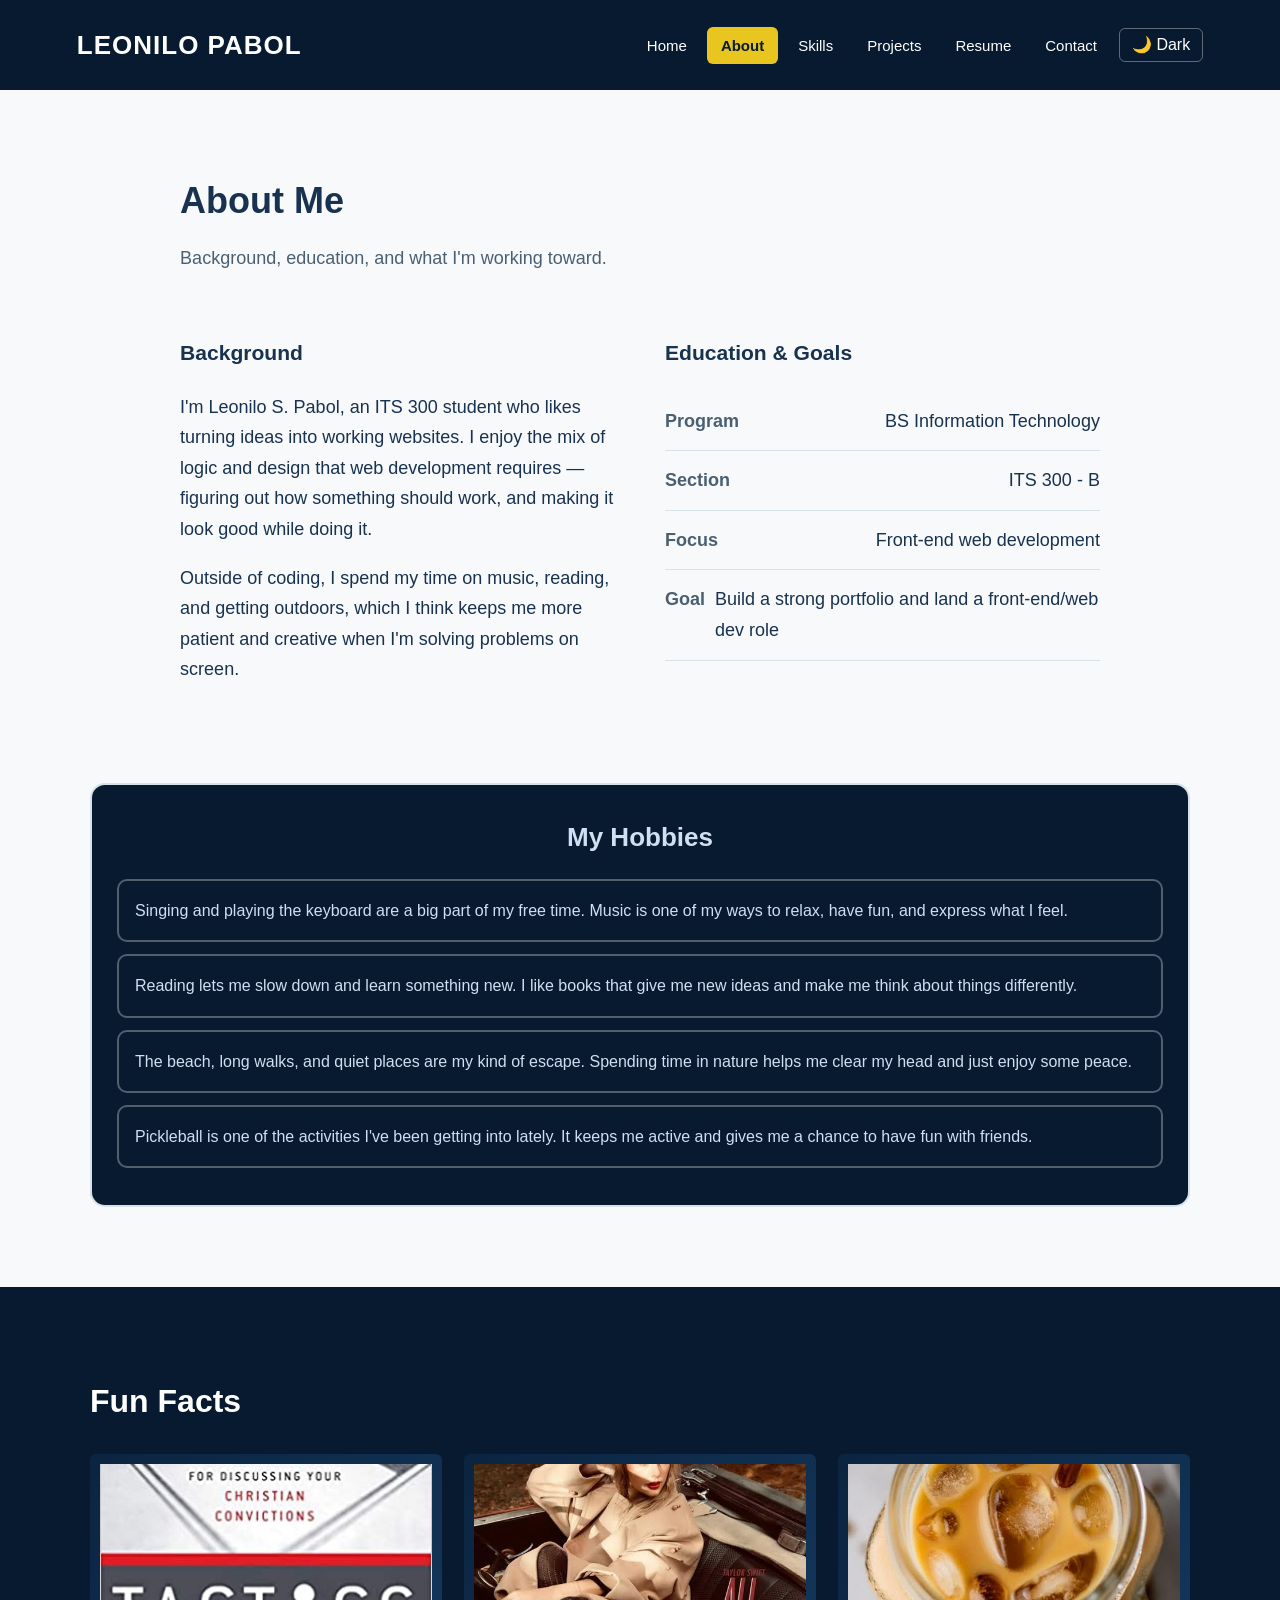
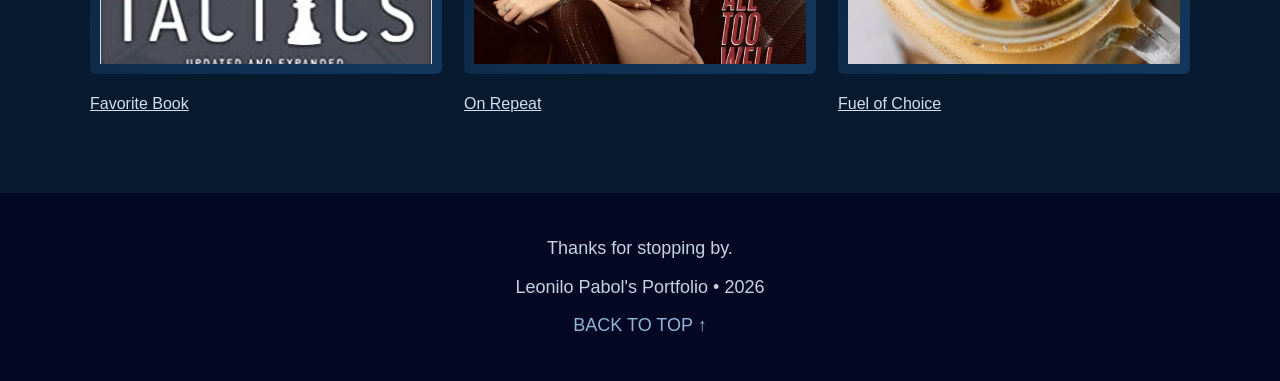
==== about.html @ 76ebed15 "Add real photos and links" ====
<!DOCTYPE html>
<html lang="en">
<head>
<meta charset="UTF-8">
<meta name="viewport" content="width=device-width, initial-scale=1.0">
<title>Leonilo Pabol | About</title>
<link rel="stylesheet" href="css/style.css">
</head>
<body>

<header>
  <a href="index.html" class="brand">LEONILO PABOL</a>
  <div class="navbar">
    <ul class="nav-links">
      <li><a href="index.html">Home</a></li>
      <li><a href="about.html">About</a></li>
      <li><a href="skills.html">Skills</a></li>
      <li><a href="projects.html">Projects</a></li>
      <li><a href="resume.html">Resume</a></li>
      <li><a href="contact.html">Contact</a></li>
    </ul>
    <button class="theme-toggle" aria-label="Toggle dark mode">🌙 Dark</button>
    <button class="hamburger" aria-label="Open menu" aria-expanded="false">☰</button>
  </div>
</header>

<section class="section">
  <div class="wrap">
    <h1 class="section-title">About Me</h1>
    <p class="section-sub">Background, education, and what I'm working toward.</p>

    <div class="about-grid">
      <div class="col">
        <h3>Background</h3>
        <p>I'm Leonilo S. Pabol, an ITS 300 student who likes turning ideas into working websites. I enjoy the mix of logic and design that web development requires — figuring out how something should work, and making it look good while doing it.</p>
        <p>Outside of coding, I spend my time on music, reading, and getting outdoors, which I think keeps me more patient and creative when I'm solving problems on screen.</p>
      </div>
      <div class="col">
        <h3>Education & Goals</h3>
        <ul class="info-list">
          <li><span class="label">Program</span><span>BS Information Technology</span></li>
          <li><span class="label">Section</span><span>ITS 300 - B</span></li>
          <li><span class="label">Focus</span><span>Front-end web development</span></li>
          <li><span class="label">Goal</span><span>Build a strong portfolio and land a front-end/web dev role</span></li>
        </ul>
      </div>
    </div>
  </div>
</section>

<section class="interests" style="padding:0 6% 80px;">
  <div class="wrap" style="padding:0; width:100%;">
    <div class="mother-box">
      <h3>My Hobbies</h3>
      <p class="hobby">Singing and playing the keyboard are a big part of my free time. Music is one of my ways to relax, have fun, and express what I feel.</p>
      <p class="hobby">Reading lets me slow down and learn something new. I like books that give me new ideas and make me think about things differently.</p>
      <p class="hobby">The beach, long walks, and quiet places are my kind of escape. Spending time in nature helps me clear my head and just enjoy some peace.</p>
      <p class="hobby">Pickleball is one of the activities I've been getting into lately. It keeps me active and gives me a chance to have fun with friends.</p>
    </div>
  </div>
</section>

<section class="funfacts">
  <div class="wrap" style="padding:0;">
    <h2>Fun Facts</h2>
    <div class="fact-grid">
      <div class="fact-card">
        <img class="fact-img" src="images/koukl-book-pic.jpg" alt="Favorite Book" style="object-fit:cover;">
        <p>Favorite Book</p>
      </div>
      <div class="fact-card">
        <img class="fact-img" src="images/atw.jpg" alt="On Repeat" style="object-fit:cover;">
        <p>On Repeat</p>
      </div>
      <div class="fact-card">
        <img class="fact-img" src="images/coffee.jpg" alt="Fuel of Choice" style="object-fit:cover;">
        <p>Fuel of Choice</p>
      </div>
    </div>
  </div>
</section>

<footer>
  <p>Thanks for stopping by.</p>
  <p>Leonilo Pabol's Portfolio • <span id="year"></span></p>
  <a href="#top">BACK TO TOP ↑</a>
</footer>

<button id="scroll-top-btn" aria-label="Scroll to top">↑</button>
<script src="js/script.js"></script>
<script>document.getElementById('year').textContent = new Date().getFullYear();</script>
</body>
</html>
---- css/style.css ----
/* =========================================================
   Leonilo S. Pabol — Personal Portfolio
   style.css — shared styles for all 6 pages
   ========================================================= */

:root {
  --bg: #f7f9fb;
  --surface: #ffffff;
  --text: #18324f;
  --text-soft: #4a6072;
  --navy: #071a30;
  --navy-2: rgb(2, 33, 58);
  --navy-3: #040824;
  --accent: #e8c61f;
  --accent-soft: #d0dff1;
  --border: rgba(255, 255, 255, 0.3);
  --card-border: #d7e1ea;
  --shadow: 0 10px 30px rgba(7, 26, 48, 0.08);
}

[data-theme="light"] {
  --bg: #f7f9fb;
  --text: #18324f;
}

[data-theme="dark"] {
  --bg: #0c1c2e;
  --surface: #102842;
  --text: #eef3f8;
  --text-soft: #b7c6d6;
  --card-border: #1c3a5a;
  --shadow: 0 10px 30px rgba(0, 0, 0, 0.35);
}

* { box-sizing: border-box; }

html { scroll-behavior: smooth; }

body {
  margin: 0;
  font-family: Arial, Helvetica, sans-serif;
  font-size: 18px;
  line-height: 1.7;
  color: var(--text);
  background-color: var(--bg);
  transition: background-color .25s ease, color .25s ease;
}

img { max-width: 100%; display: block; }
a { color: inherit; }

.wrap { max-width: 1100px; margin: 0 auto; padding: 0 8%; }

/* ---------- HEADER / NAV ---------- */
header {
  position: sticky;
  top: 0;
  z-index: 100;
  min-height: 90px;
  padding: 0 6%;
  display: flex;
  align-items: center;
  justify-content: space-between;
  background-color: var(--navy);
  color: white;
}

.brand { font-size: 26px; font-weight: 800; letter-spacing: 1px; text-decoration: none; color: white; }

.navbar { display: flex; align-items: center; gap: 8px; }

.nav-links {
  display: flex;
  gap: 6px;
  list-style: none;
  margin: 0;
  padding: 0;
}

.nav-links a {
  color: white;
  text-decoration: none;
  font-size: 15px;
  padding: 10px 14px;
  border-radius: 6px;
  transition: background-color .2s ease, color .2s ease;
}

.nav-links a:hover { background-color: rgba(255,255,255,0.08); color: var(--accent); }

.nav-links a.active {
  background-color: var(--accent);
  color: var(--navy);
  font-weight: 700;
}

.theme-toggle, .hamburger {
  background: none;
  border: 1px solid rgba(255,255,255,0.35);
  color: white;
  border-radius: 6px;
  cursor: pointer;
  font-size: 16px;
  padding: 8px 12px;
  line-height: 1;
}

.theme-toggle:hover { border-color: var(--accent); color: var(--accent); }

.hamburger { display: none; font-size: 20px; }

/* ---------- HERO / INTRO (Home page) ---------- */
.intro {
  min-height: 600px;
  display: flex;
  align-items: center;
  gap: 40px;
  padding: 60px 6%;
  background-color: var(--navy);
  color: white;
}

.profilepic { flex: 1; display: flex; align-items: center; justify-content: center; }
.profilepic img,
.profilepic .placeholder-photo {
  width: 100%;
  max-width: 420px;
  aspect-ratio: 1 / 1;
  object-fit: cover;
  border-radius: 12px;
  border: 3px solid var(--accent);
}
.placeholder-photo {
  display: flex;
  align-items: center;
  justify-content: center;
  background: linear-gradient(135deg, #0b2440, #13375c);
  color: var(--accent-soft);
  font-size: 16px;
  text-align: center;
  padding: 20px;
}

.text-column { flex: 1.2; display: flex; flex-direction: column; gap: 22px; }
.eyebrow { color: var(--accent); font-weight: 700; letter-spacing: 2px; font-size: 14px; text-transform: uppercase; }
.big-name { margin: 0; font-size: 46px; font-weight: 800; line-height: 1.1; }
.big-tagline { margin: 0; font-size: 24px; font-weight: 400; color: var(--accent-soft); }
.intro p.lead { color: #dfe9f3; max-width: 560px; }

.cta-row { display: flex; gap: 16px; flex-wrap: wrap; margin-top: 10px; }
.btn {
  display: inline-block;
  padding: 14px 26px;
  border-radius: 8px;
  text-decoration: none;
  font-weight: 700;
  font-size: 15px;
  transition: transform .15s ease, box-shadow .15s ease;
}
.btn:hover { transform: translateY(-2px); box-shadow: var(--shadow); }
.btn-primary { background-color: var(--accent); color: var(--navy); }
.btn-outline { background: transparent; color: white; border: 2px solid rgba(255,255,255,0.5); }

.link-row {
  display: flex;
  justify-content: space-between;
  align-items: center;
  padding: 12px 0;
  border-bottom: 1px solid var(--border);
  font-size: 16px;
  font-weight: 700;
}
.link-row a {
  background: white;
  color: var(--navy);
  font-size: 14px;
  text-decoration: none;
  padding: 7px 14px;
  border-radius: 4px;
}
.link-row a:hover { background: var(--accent); }

/* ---------- SECTION SHELL ---------- */
.section { padding: 80px 6%; }
.section-alt { background-color: var(--surface); }
.section-title {
  font-size: 36px;
  margin: 0 0 12px;
  color: var(--text);
}
.section-sub { color: var(--text-soft); margin: 0 0 40px; max-width: 640px; }

/* ---------- ABOUT PAGE ---------- */
.about-grid { display: flex; gap: 50px; align-items: flex-start; flex-wrap: wrap; }
.about-grid .col { flex: 1; min-width: 260px; }
.info-list { list-style: none; padding: 0; margin: 0; }
.info-list li {
  padding: 14px 0;
  border-bottom: 1px solid var(--card-border);
  display: flex;
  justify-content: space-between;
  gap: 10px;
}
.info-list span.label { color: var(--text-soft); font-weight: 700; }

.interests { display: flex; align-items: stretch; gap: 30px; flex-wrap: wrap; }
.mother-box {
  flex: 1;
  min-width: 260px;
  padding: 25px;
  text-align: center;
  border: 2px solid var(--card-border);
  border-radius: 15px;
  background-color: var(--navy);
  color: white;
}
.mother-box h3 { font-size: 26px; margin: 5px 0 20px; color: var(--accent-soft); }
.hobby {
  font-size: 16px;
  margin: 12px auto;
  padding: 16px;
  color: var(--accent-soft);
  border: 2px solid rgba(255,255,255,0.3);
  border-radius: 10px;
  text-align: left;
}

/* ---------- SKILLS PAGE ---------- */
.skills-grid {
  display: grid;
  grid-template-columns: repeat(auto-fit, minmax(220px, 1fr));
  gap: 24px;
}
.skill-card {
  background: var(--surface);
  border: 1px solid var(--card-border);
  border-radius: 12px;
  padding: 22px;
  box-shadow: var(--shadow);
}
.skill-card h3 { margin: 0 0 6px; font-size: 19px; }
.skill-bar {
  height: 10px;
  border-radius: 6px;
  background: var(--card-border);
  overflow: hidden;
  margin-top: 12px;
}
.skill-bar-fill {
  height: 100%;
  width: 0%;
  border-radius: 6px;
  background: linear-gradient(90deg, var(--accent), #f2e27a);
  transition: width 1.1s ease;
}

/* ---------- PROJECTS PAGE ---------- */
.filter-row { display: flex; gap: 10px; flex-wrap: wrap; margin-bottom: 34px; }
.filter-btn {
  padding: 9px 18px;
  border-radius: 999px;
  border: 1px solid var(--card-border);
  background: var(--surface);
  color: var(--text);
  cursor: pointer;
  font-size: 14px;
  font-weight: 600;
  transition: background-color .2s ease, color .2s ease;
}
.filter-btn:hover { border-color: var(--accent); }
.filter-btn.active { background: var(--navy); color: white; border-color: var(--navy); }

.projects-grid {
  display: grid;
  grid-template-columns: repeat(auto-fit, minmax(260px, 1fr));
  gap: 28px;
}
.project-card {
  background: var(--surface);
  border: 1px solid var(--card-border);
  border-radius: 14px;
  overflow: hidden;
  box-shadow: var(--shadow);
  display: flex;
  flex-direction: column;
  transition: transform .2s ease;
}
.project-card:hover { transform: translateY(-4px); }
.project-thumb {
  height: 180px;
  cursor: pointer;
  background: linear-gradient(135deg, var(--navy), var(--navy-2));
  color: var(--accent-soft);
  display: flex;
  align-items: center;
  justify-content: center;
  font-size: 14px;
  text-align: center;
  padding: 10px;
}
.project-thumb img { width: 100%; height: 100%; object-fit: cover; }
.project-body { padding: 18px 20px 22px; display: flex; flex-direction: column; gap: 10px; flex: 1; }
.project-body h3 { margin: 0; font-size: 20px; }
.project-body p { margin: 0; color: var(--text-soft); font-size: 15px; }
.tag-row { display: flex; flex-wrap: wrap; gap: 8px; margin-top: auto; }
.tag {
  font-size: 12px;
  font-weight: 700;
  padding: 5px 10px;
  border-radius: 999px;
  background: var(--accent-soft);
  color: var(--navy);
}
[data-theme="dark"] .tag { background: #1c3a5a; color: var(--accent-soft); }

/* modal for project images */
.modal-overlay {
  position: fixed; inset: 0;
  background: rgba(4, 8, 36, 0.82);
  display: none;
  align-items: center;
  justify-content: center;
  z-index: 200;
  padding: 20px;
}
.modal-overlay.open { display: flex; }
.modal-box {
  background: var(--surface);
  border-radius: 12px;
  max-width: 640px;
  width: 100%;
  padding: 20px;
  position: relative;
}
.modal-close {
  position: absolute; top: 10px; right: 14px;
  background: none; border: none; font-size: 22px;
  cursor: pointer; color: var(--text);
}
.modal-img {
  width: 100%;
  height: 300px;
  border-radius: 8px;
  background: linear-gradient(135deg, var(--navy), var(--navy-2));
  display: flex; align-items: center; justify-content: center;
  color: var(--accent-soft);
}

/* ---------- RESUME PAGE ---------- */
.timeline { list-style: none; margin: 0; padding: 0; border-left: 3px solid var(--accent); }
.timeline li { position: relative; padding: 0 0 34px 30px; }
.timeline li::before {
  content: "";
  position: absolute; left: -9px; top: 4px;
  width: 15px; height: 15px; border-radius: 50%;
  background: var(--accent); border: 3px solid var(--bg);
}
.timeline .when { color: var(--text-soft); font-size: 14px; font-weight: 700; text-transform: uppercase; }
.timeline h3 { margin: 4px 0; font-size: 20px; }
.timeline p { margin: 0; color: var(--text-soft); }

.resume-download { margin-top: 30px; }

/* ---------- CONTACT PAGE ---------- */
.contact-grid { display: flex; gap: 50px; flex-wrap: wrap; }
.contact-info { flex: 1; min-width: 260px; }
.contact-info ul { list-style: none; padding: 0; }
.contact-info li { margin-bottom: 16px; font-size: 16px; }
.contact-info .label { display: block; color: var(--text-soft); font-size: 13px; text-transform: uppercase; letter-spacing: 1px; }

form#contact-form { flex: 1.3; min-width: 280px; display: flex; flex-direction: column; gap: 18px; }
.form-group { display: flex; flex-direction: column; gap: 6px; }
.form-group label { font-weight: 700; font-size: 14px; }
.form-group input, .form-group textarea {
  padding: 12px 14px;
  border-radius: 8px;
  border: 1px solid var(--card-border);
  background: var(--surface);
  color: var(--text);
  font-family: inherit;
  font-size: 15px;
}
.form-group input:focus, .form-group textarea:focus { outline: 2px solid var(--accent); }
.form-error {
  color: #c62828;
  font-size: 13px;
  min-height: 16px;
}
[data-theme="dark"] .form-error { color: #ff8a80; }
.form-status {
  font-size: 15px;
  font-weight: 700;
  padding: 12px 14px;
  border-radius: 8px;
  display: none;
}
.form-status.show { display: block; }
.form-status.success { background: #dff5e1; color: #1e7d34; }
.form-status.error { background: #fde4e4; color: #c62828; }

/* ---------- FUN FACTS (used on About) ---------- */
.funfacts { background-color: var(--navy); padding: 60px 6%; color: white; }
.funfacts h2 { font-size: 32px; margin-bottom: 26px; }
.fact-grid { display: grid; grid-template-columns: repeat(auto-fit, minmax(200px, 1fr)); gap: 22px; }
.fact-card { }
.fact-card .fact-img {
  width: 100%; height: 220px; border-radius: 6px;
  background: linear-gradient(135deg, #0b2440, #13375c);
  display: flex; align-items: center; justify-content: center;
  color: var(--accent-soft); font-size: 14px; text-align: center; padding: 10px;
}
.fact-card p { display: flex; justify-content: space-between; font-size: 16px; text-decoration: underline; color: var(--accent-soft); }

/* ---------- FOOTER ---------- */
footer { padding: 40px 10%; text-align: center; background-color: var(--navy-3); color: white; }
footer p { color: #c5d3e0; margin: 0 0 8px; }
footer a { color: #91b6d5; text-decoration: none; }
footer a:hover { color: white; }

/* ---------- SCROLL TO TOP ---------- */
#scroll-top-btn {
  position: fixed;
  bottom: 26px; right: 26px;
  width: 46px; height: 46px;
  border-radius: 50%;
  border: none;
  background: var(--accent);
  color: var(--navy);
  font-size: 20px;
  cursor: pointer;
  box-shadow: var(--shadow);
  display: none;
  align-items: center;
  justify-content: center;
  z-index: 150;
}
#scroll-top-btn.show { display: flex; }

/* ---------- RESPONSIVE ---------- */
@media (max-width: 800px) {
  .hamburger { display: inline-block; }
  .nav-links {
    position: absolute;
    top: 100%; left: 0; right: 0;
    background: var(--navy);
    flex-direction: column;
    gap: 0;
    max-height: 0;
    overflow: hidden;
    transition: max-height .3s ease;
  }
  .nav-links.open { max-height: 400px; padding-bottom: 10px; }
  .nav-links a { padding: 14px 20px; border-bottom: 1px solid rgba(255,255,255,0.08); }

  .intro { flex-direction: column; text-align: center; padding: 50px 8%; }
  .cta-row { justify-content: center; }
  .text-column { align-items: center; }
  .link-row { text-align: left; }

  .about-grid, .contact-grid { flex-direction: column; }
  .section { padding: 60px 6%; }
  .big-name { font-size: 34px; }
  .big-tagline { font-size: 19px; }
}
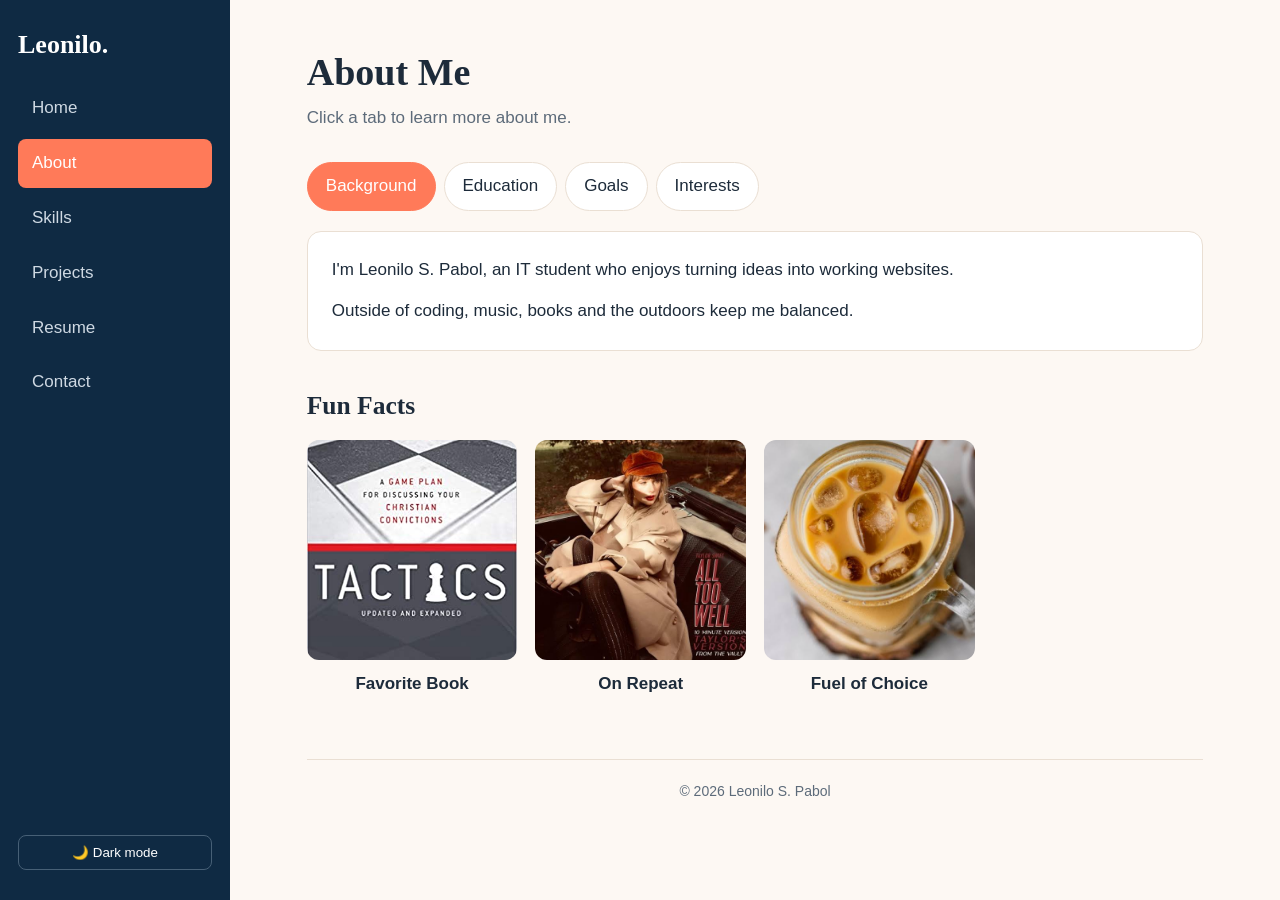
==== commit 01a14924: "Update portfolio website" ====
--- a/about.html
+++ b/about.html
@@ -3,91 +3,60 @@
 <head>
 <meta charset="UTF-8">
 <meta name="viewport" content="width=device-width, initial-scale=1.0">
-<title>Leonilo Pabol | About</title>
+<title>About | Leonilo Pabol</title>
 <link rel="stylesheet" href="css/style.css">
 </head>
 <body>
-
-<header>
-  <a href="index.html" class="brand">LEONILO PABOL</a>
-  <div class="navbar">
-    <ul class="nav-links">
-      <li><a href="index.html">Home</a></li>
-      <li><a href="about.html">About</a></li>
-      <li><a href="skills.html">Skills</a></li>
-      <li><a href="projects.html">Projects</a></li>
-      <li><a href="resume.html">Resume</a></li>
-      <li><a href="contact.html">Contact</a></li>
-    </ul>
-    <button class="theme-toggle" aria-label="Toggle dark mode">🌙 Dark</button>
-    <button class="hamburger" aria-label="Open menu" aria-expanded="false">☰</button>
-  </div>
-</header>
-
-<section class="section">
-  <div class="wrap">
-    <h1 class="section-title">About Me</h1>
-    <p class="section-sub">Background, education, and what I'm working toward.</p>
-
-    <div class="about-grid">
-      <div class="col">
-        <h3>Background</h3>
-        <p>I'm Leonilo S. Pabol, an ITS 300 student who likes turning ideas into working websites. I enjoy the mix of logic and design that web development requires — figuring out how something should work, and making it look good while doing it.</p>
-        <p>Outside of coding, I spend my time on music, reading, and getting outdoors, which I think keeps me more patient and creative when I'm solving problems on screen.</p>
-      </div>
-      <div class="col">
-        <h3>Education & Goals</h3>
-        <ul class="info-list">
-          <li><span class="label">Program</span><span>BS Information Technology</span></li>
-          <li><span class="label">Section</span><span>ITS 300 - B</span></li>
-          <li><span class="label">Focus</span><span>Front-end web development</span></li>
-          <li><span class="label">Goal</span><span>Build a strong portfolio and land a front-end/web dev role</span></li>
-        </ul>
-      </div>
-    </div>
-  </div>
+<div class="layout">
+<aside class="side">
+<a class="logo" href="index.html">Leonilo.</a>
+<button class="menu-btn" aria-label="Menu">☰</button>
+<button id="theme" aria-label="Toggle theme"></button>
+<nav id="nav">
+<a href="index.html">Home</a>
+<a href="about.html">About</a>
+<a href="skills.html">Skills</a>
+<a href="projects.html">Projects</a>
+<a href="resume.html">Resume</a>
+<a href="contact.html">Contact</a>
+</nav>
+</aside>
+<main>
+<h1 class="title">About Me</h1>
+<p class="sub">Click a tab to learn more about me.</p>
+<div class="tabs">
+<button class="tab-btn show" data-tab="bg">Background</button>
+<button class="tab-btn" data-tab="edu">Education</button>
+<button class="tab-btn" data-tab="goals">Goals</button>
+<button class="tab-btn" data-tab="fun">Interests</button>
+</div>
+<div id="bg" class="tab-panel show">
+<p>I'm Leonilo S. Pabol, an IT student who enjoys turning ideas into working websites.</p>
+<p>Outside of coding, music, books and the outdoors keep me balanced.</p>
+</div>
+<div id="edu" class="tab-panel">
+<p>Information Technology student, ITS 300 - Section B.</p>
+<p>School: add your school name here.</p>
+</div>
+<div id="goals" class="tab-panel">
+<p>Grow as a front-end web developer and build projects that help people connect.</p>
+</div>
+<div id="fun" class="tab-panel">
+<p>Singing and playing the keyboard.</p>
+<p>Reading books that give me new ideas.</p>
+<p>Beach walks and quiet places.</p>
+<p>Pickleball with friends.</p>
+</div>
+<section class="facts">
+<h2>Fun Facts</h2>
+<div><img src="images/koukl-book-pic.jpg" alt="Favorite book"><p>Favorite Book</p></div>
+<div><img src="images/atw.jpg" alt="On repeat"><p>On Repeat</p></div>
+<div><img src="images/coffee.jpg" alt="Fuel of choice"><p>Fuel of Choice</p></div>
 </section>
-
-<section class="interests" style="padding:0 6% 80px;">
-  <div class="wrap" style="padding:0; width:100%;">
-    <div class="mother-box">
-      <h3>My Hobbies</h3>
-      <p class="hobby">Singing and playing the keyboard are a big part of my free time. Music is one of my ways to relax, have fun, and express what I feel.</p>
-      <p class="hobby">Reading lets me slow down and learn something new. I like books that give me new ideas and make me think about things differently.</p>
-      <p class="hobby">The beach, long walks, and quiet places are my kind of escape. Spending time in nature helps me clear my head and just enjoy some peace.</p>
-      <p class="hobby">Pickleball is one of the activities I've been getting into lately. It keeps me active and gives me a chance to have fun with friends.</p>
-    </div>
-  </div>
-</section>
-
-<section class="funfacts">
-  <div class="wrap" style="padding:0;">
-    <h2>Fun Facts</h2>
-    <div class="fact-grid">
-      <div class="fact-card">
-        <img class="fact-img" src="images/koukl-book-pic.jpg" alt="Favorite Book" style="object-fit:cover;">
-        <p>Favorite Book</p>
-      </div>
-      <div class="fact-card">
-        <img class="fact-img" src="images/atw.jpg" alt="On Repeat" style="object-fit:cover;">
-        <p>On Repeat</p>
-      </div>
-      <div class="fact-card">
-        <img class="fact-img" src="images/coffee.jpg" alt="Fuel of Choice" style="object-fit:cover;">
-        <p>Fuel of Choice</p>
-      </div>
-    </div>
-  </div>
-</section>
-
-<footer>
-  <p>Thanks for stopping by.</p>
-  <p>Leonilo Pabol's Portfolio • <span id="year"></span></p>
-  <a href="#top">BACK TO TOP ↑</a>
-</footer>
-
-<button id="scroll-top-btn" aria-label="Scroll to top">↑</button>
+<footer>© 2026 Leonilo S. Pabol</footer>
+</main>
+</div>
+<button id="top" aria-label="Back to top">↑</button>
 <script src="js/script.js"></script>
-<script>document.getElementById('year').textContent = new Date().getFullYear();</script>
 </body>
 </html>
--- a/css/style.css
+++ b/css/style.css
@@ -1,464 +1,78 @@
-/* =========================================================
-   Leonilo S. Pabol — Personal Portfolio
-   style.css — shared styles for all 6 pages
-   ========================================================= */
-
-:root {
-  --bg: #f7f9fb;
-  --surface: #ffffff;
-  --text: #18324f;
-  --text-soft: #4a6072;
-  --navy: #071a30;
-  --navy-2: rgb(2, 33, 58);
-  --navy-3: #040824;
-  --accent: #e8c61f;
-  --accent-soft: #d0dff1;
-  --border: rgba(255, 255, 255, 0.3);
-  --card-border: #d7e1ea;
-  --shadow: 0 10px 30px rgba(7, 26, 48, 0.08);
+:root{--bg:#fdf8f3;--card:#fff;--text:#1d2b3a;--soft:#5d6b7a;--side:#0f2a43;--acc:#ff7a59;--line:#eadfd3}
+[data-theme=dark]{--bg:#0b1622;--card:#132435;--text:#eef2f6;--soft:#a5b4c3;--line:#223a52}
+*{box-sizing:border-box;margin:0;padding:0}
+body{font-family:"Segoe UI",Arial,sans-serif;background:var(--bg);color:var(--text);line-height:1.7;font-size:17px}
+h1,h2,h3{font-family:Georgia,serif;line-height:1.2}
+a{color:inherit}
+.layout{display:flex}
+.side{width:230px;height:100vh;position:sticky;top:0;background:var(--side);color:#fff;padding:30px 18px;display:flex;flex-direction:column;gap:24px}
+.logo{font:bold 26px Georgia,serif;text-decoration:none;color:#fff}
+.side nav{order:1;display:flex;flex-direction:column;gap:6px}
+.side nav a{padding:10px 14px;border-radius:8px;text-decoration:none;color:#cfd9e3}
+.side nav a:hover,.side nav a.active{background:var(--acc);color:#fff}
+#theme{order:2;margin-top:auto;padding:9px;border:1px solid #476076;border-radius:8px;background:none;color:#fff;cursor:pointer}
+#theme::after{content:"🌙 Dark mode"}
+[data-theme=dark] #theme::after{content:"☀️ Light mode"}
+.menu-btn{display:none;background:none;border:1px solid #476076;color:#fff;border-radius:8px;padding:6px 12px;font-size:20px;cursor:pointer}
+main{flex:1;min-width:0;padding:50px 6% 20px}
+.title{font-size:38px;margin-bottom:8px}
+.sub{color:var(--soft);margin-bottom:30px}
+.btn{display:inline-block;padding:12px 24px;background:var(--acc);color:#fff;border:2px solid var(--acc);border-radius:30px;text-decoration:none;font-weight:600;margin:6px 8px 0 0}
+.btn.ghost{background:none;color:var(--text);border-color:var(--text)}
+.hero{display:flex;align-items:center;gap:50px;min-height:70vh}
+.avatar{width:280px;height:280px;border-radius:50%;object-fit:cover;border:6px solid var(--acc)}
+.hero h1{font-size:46px;margin:4px 0}
+.hero h2{font-size:26px;font-weight:normal;color:var(--soft);margin-bottom:14px}
+#typed{color:var(--acc);border-right:3px solid var(--acc);padding-right:4px}
+.tabs{display:flex;gap:8px;flex-wrap:wrap;margin-bottom:20px}
+.tab-btn,.filter{padding:9px 18px;border:1px solid var(--line);background:var(--card);color:var(--text);border-radius:30px;cursor:pointer;font:inherit}
+.tab-btn.show,.filter.show{background:var(--acc);color:#fff;border-color:var(--acc)}
+.tab-panel{display:none;background:var(--card);padding:24px;border-radius:14px;border:1px solid var(--line)}
+.tab-panel.show{display:block}
+.tab-panel p+p{margin-top:12px}
+.facts{display:grid;grid-template-columns:repeat(auto-fit,minmax(180px,1fr));gap:18px;margin-top:40px}
+.facts h2{grid-column:1/-1}
+.facts img{width:100%;height:220px;object-fit:cover;border-radius:12px}
+.facts p{text-align:center;font-weight:600}
+.skill-grid{display:grid;grid-template-columns:repeat(auto-fit,minmax(280px,1fr));gap:24px}
+.skill-box{background:var(--card);border:1px solid var(--line);border-radius:14px;padding:22px}
+.skill-box h3{margin-bottom:10px}
+.skill-box li{list-style:none;display:flex;justify-content:space-between;padding:10px 0;border-bottom:1px dashed var(--line)}
+.skill-box li:last-child{border:none}
+.skill-box b{color:var(--acc);letter-spacing:3px}
+.acc{background:var(--card);border:1px solid var(--line);border-radius:12px;margin-bottom:14px}
+.acc-head{width:100%;text-align:left;padding:18px 22px;background:none;border:none;color:var(--text);font:bold 19px Georgia,serif;cursor:pointer}
+.acc-head::after{content:"+";float:right;color:var(--acc)}
+.acc.open .acc-head::after{content:"–"}
+.acc-body{display:none;padding:0 22px 20px;color:var(--soft)}
+.acc.open .acc-body{display:block}
+.grid{display:grid;grid-template-columns:repeat(auto-fit,minmax(250px,1fr));gap:24px}
+.card{background:var(--card);border:1px solid var(--line);border-radius:14px;overflow:hidden}
+.card img{width:100%;height:170px;object-fit:cover;background:var(--line)}
+.card div{padding:18px}
+.card p{color:var(--soft);font-size:15px;margin:6px 0 12px}
+.tag{display:inline-block;font-size:12px;background:var(--line);padding:3px 10px;border-radius:20px;margin:0 4px 4px 0}
+.links{display:grid;grid-template-columns:repeat(auto-fit,minmax(200px,1fr));gap:16px;margin-bottom:34px}
+.links a{background:var(--card);border:1px solid var(--line);border-radius:12px;padding:16px 18px;text-decoration:none}
+.links a:hover{border-color:var(--acc)}
+.links small{display:block;color:var(--soft)}
+form{background:var(--card);border:1px solid var(--line);border-radius:14px;padding:26px;display:flex;flex-direction:column;gap:14px;max-width:560px}
+input,textarea{padding:12px;border:1px solid var(--line);border-radius:8px;background:var(--bg);color:var(--text);font:inherit}
+form .btn{align-self:flex-start;cursor:pointer;font:inherit;font-weight:600}
+#note{font-weight:600;min-height:24px}
+.good{color:#1e8a4c}
+.bad{color:#d33}
+footer{margin-top:60px;padding:20px 0;border-top:1px solid var(--line);color:var(--soft);text-align:center;font-size:14px}
+#top{display:none;position:fixed;right:22px;bottom:22px;width:44px;height:44px;border:none;border-radius:50%;background:var(--acc);color:#fff;font-size:20px;cursor:pointer}
+@media(max-width:800px){
+.layout{flex-direction:column}
+.side{width:100%;height:auto;flex-direction:row;flex-wrap:wrap;align-items:center;z-index:10;padding:14px 18px;gap:10px}
+.logo{margin-right:auto}
+.menu-btn{display:block}
+#theme{order:0;margin-top:0}
+.side nav{order:5;display:none;width:100%}
+.side nav.open{display:flex}
+.hero{flex-direction:column;text-align:center;min-height:auto;gap:24px}
+.avatar{width:200px;height:200px}
+.hero h1{font-size:34px}
 }
-
-[data-theme="light"] {
-  --bg: #f7f9fb;
-  --text: #18324f;
-}
-
-[data-theme="dark"] {
-  --bg: #0c1c2e;
-  --surface: #102842;
-  --text: #eef3f8;
-  --text-soft: #b7c6d6;
-  --card-border: #1c3a5a;
-  --shadow: 0 10px 30px rgba(0, 0, 0, 0.35);
-}
-
-* { box-sizing: border-box; }
-
-html { scroll-behavior: smooth; }
-
-body {
-  margin: 0;
-  font-family: Arial, Helvetica, sans-serif;
-  font-size: 18px;
-  line-height: 1.7;
-  color: var(--text);
-  background-color: var(--bg);
-  transition: background-color .25s ease, color .25s ease;
-}
-
-img { max-width: 100%; display: block; }
-a { color: inherit; }
-
-.wrap { max-width: 1100px; margin: 0 auto; padding: 0 8%; }
-
-/* ---------- HEADER / NAV ---------- */
-header {
-  position: sticky;
-  top: 0;
-  z-index: 100;
-  min-height: 90px;
-  padding: 0 6%;
-  display: flex;
-  align-items: center;
-  justify-content: space-between;
-  background-color: var(--navy);
-  color: white;
-}
-
-.brand { font-size: 26px; font-weight: 800; letter-spacing: 1px; text-decoration: none; color: white; }
-
-.navbar { display: flex; align-items: center; gap: 8px; }
-
-.nav-links {
-  display: flex;
-  gap: 6px;
-  list-style: none;
-  margin: 0;
-  padding: 0;
-}
-
-.nav-links a {
-  color: white;
-  text-decoration: none;
-  font-size: 15px;
-  padding: 10px 14px;
-  border-radius: 6px;
-  transition: background-color .2s ease, color .2s ease;
-}
-
-.nav-links a:hover { background-color: rgba(255,255,255,0.08); color: var(--accent); }
-
-.nav-links a.active {
-  background-color: var(--accent);
-  color: var(--navy);
-  font-weight: 700;
-}
-
-.theme-toggle, .hamburger {
-  background: none;
-  border: 1px solid rgba(255,255,255,0.35);
-  color: white;
-  border-radius: 6px;
-  cursor: pointer;
-  font-size: 16px;
-  padding: 8px 12px;
-  line-height: 1;
-}
-
-.theme-toggle:hover { border-color: var(--accent); color: var(--accent); }
-
-.hamburger { display: none; font-size: 20px; }
-
-/* ---------- HERO / INTRO (Home page) ---------- */
-.intro {
-  min-height: 600px;
-  display: flex;
-  align-items: center;
-  gap: 40px;
-  padding: 60px 6%;
-  background-color: var(--navy);
-  color: white;
-}
-
-.profilepic { flex: 1; display: flex; align-items: center; justify-content: center; }
-.profilepic img,
-.profilepic .placeholder-photo {
-  width: 100%;
-  max-width: 420px;
-  aspect-ratio: 1 / 1;
-  object-fit: cover;
-  border-radius: 12px;
-  border: 3px solid var(--accent);
-}
-.placeholder-photo {
-  display: flex;
-  align-items: center;
-  justify-content: center;
-  background: linear-gradient(135deg, #0b2440, #13375c);
-  color: var(--accent-soft);
-  font-size: 16px;
-  text-align: center;
-  padding: 20px;
-}
-
-.text-column { flex: 1.2; display: flex; flex-direction: column; gap: 22px; }
-.eyebrow { color: var(--accent); font-weight: 700; letter-spacing: 2px; font-size: 14px; text-transform: uppercase; }
-.big-name { margin: 0; font-size: 46px; font-weight: 800; line-height: 1.1; }
-.big-tagline { margin: 0; font-size: 24px; font-weight: 400; color: var(--accent-soft); }
-.intro p.lead { color: #dfe9f3; max-width: 560px; }
-
-.cta-row { display: flex; gap: 16px; flex-wrap: wrap; margin-top: 10px; }
-.btn {
-  display: inline-block;
-  padding: 14px 26px;
-  border-radius: 8px;
-  text-decoration: none;
-  font-weight: 700;
-  font-size: 15px;
-  transition: transform .15s ease, box-shadow .15s ease;
-}
-.btn:hover { transform: translateY(-2px); box-shadow: var(--shadow); }
-.btn-primary { background-color: var(--accent); color: var(--navy); }
-.btn-outline { background: transparent; color: white; border: 2px solid rgba(255,255,255,0.5); }
-
-.link-row {
-  display: flex;
-  justify-content: space-between;
-  align-items: center;
-  padding: 12px 0;
-  border-bottom: 1px solid var(--border);
-  font-size: 16px;
-  font-weight: 700;
-}
-.link-row a {
-  background: white;
-  color: var(--navy);
-  font-size: 14px;
-  text-decoration: none;
-  padding: 7px 14px;
-  border-radius: 4px;
-}
-.link-row a:hover { background: var(--accent); }
-
-/* ---------- SECTION SHELL ---------- */
-.section { padding: 80px 6%; }
-.section-alt { background-color: var(--surface); }
-.section-title {
-  font-size: 36px;
-  margin: 0 0 12px;
-  color: var(--text);
-}
-.section-sub { color: var(--text-soft); margin: 0 0 40px; max-width: 640px; }
-
-/* ---------- ABOUT PAGE ---------- */
-.about-grid { display: flex; gap: 50px; align-items: flex-start; flex-wrap: wrap; }
-.about-grid .col { flex: 1; min-width: 260px; }
-.info-list { list-style: none; padding: 0; margin: 0; }
-.info-list li {
-  padding: 14px 0;
-  border-bottom: 1px solid var(--card-border);
-  display: flex;
-  justify-content: space-between;
-  gap: 10px;
-}
-.info-list span.label { color: var(--text-soft); font-weight: 700; }
-
-.interests { display: flex; align-items: stretch; gap: 30px; flex-wrap: wrap; }
-.mother-box {
-  flex: 1;
-  min-width: 260px;
-  padding: 25px;
-  text-align: center;
-  border: 2px solid var(--card-border);
-  border-radius: 15px;
-  background-color: var(--navy);
-  color: white;
-}
-.mother-box h3 { font-size: 26px; margin: 5px 0 20px; color: var(--accent-soft); }
-.hobby {
-  font-size: 16px;
-  margin: 12px auto;
-  padding: 16px;
-  color: var(--accent-soft);
-  border: 2px solid rgba(255,255,255,0.3);
-  border-radius: 10px;
-  text-align: left;
-}
-
-/* ---------- SKILLS PAGE ---------- */
-.skills-grid {
-  display: grid;
-  grid-template-columns: repeat(auto-fit, minmax(220px, 1fr));
-  gap: 24px;
-}
-.skill-card {
-  background: var(--surface);
-  border: 1px solid var(--card-border);
-  border-radius: 12px;
-  padding: 22px;
-  box-shadow: var(--shadow);
-}
-.skill-card h3 { margin: 0 0 6px; font-size: 19px; }
-.skill-bar {
-  height: 10px;
-  border-radius: 6px;
-  background: var(--card-border);
-  overflow: hidden;
-  margin-top: 12px;
-}
-.skill-bar-fill {
-  height: 100%;
-  width: 0%;
-  border-radius: 6px;
-  background: linear-gradient(90deg, var(--accent), #f2e27a);
-  transition: width 1.1s ease;
-}
-
-/* ---------- PROJECTS PAGE ---------- */
-.filter-row { display: flex; gap: 10px; flex-wrap: wrap; margin-bottom: 34px; }
-.filter-btn {
-  padding: 9px 18px;
-  border-radius: 999px;
-  border: 1px solid var(--card-border);
-  background: var(--surface);
-  color: var(--text);
-  cursor: pointer;
-  font-size: 14px;
-  font-weight: 600;
-  transition: background-color .2s ease, color .2s ease;
-}
-.filter-btn:hover { border-color: var(--accent); }
-.filter-btn.active { background: var(--navy); color: white; border-color: var(--navy); }
-
-.projects-grid {
-  display: grid;
-  grid-template-columns: repeat(auto-fit, minmax(260px, 1fr));
-  gap: 28px;
-}
-.project-card {
-  background: var(--surface);
-  border: 1px solid var(--card-border);
-  border-radius: 14px;
-  overflow: hidden;
-  box-shadow: var(--shadow);
-  display: flex;
-  flex-direction: column;
-  transition: transform .2s ease;
-}
-.project-card:hover { transform: translateY(-4px); }
-.project-thumb {
-  height: 180px;
-  cursor: pointer;
-  background: linear-gradient(135deg, var(--navy), var(--navy-2));
-  color: var(--accent-soft);
-  display: flex;
-  align-items: center;
-  justify-content: center;
-  font-size: 14px;
-  text-align: center;
-  padding: 10px;
-}
-.project-thumb img { width: 100%; height: 100%; object-fit: cover; }
-.project-body { padding: 18px 20px 22px; display: flex; flex-direction: column; gap: 10px; flex: 1; }
-.project-body h3 { margin: 0; font-size: 20px; }
-.project-body p { margin: 0; color: var(--text-soft); font-size: 15px; }
-.tag-row { display: flex; flex-wrap: wrap; gap: 8px; margin-top: auto; }
-.tag {
-  font-size: 12px;
-  font-weight: 700;
-  padding: 5px 10px;
-  border-radius: 999px;
-  background: var(--accent-soft);
-  color: var(--navy);
-}
-[data-theme="dark"] .tag { background: #1c3a5a; color: var(--accent-soft); }
-
-/* modal for project images */
-.modal-overlay {
-  position: fixed; inset: 0;
-  background: rgba(4, 8, 36, 0.82);
-  display: none;
-  align-items: center;
-  justify-content: center;
-  z-index: 200;
-  padding: 20px;
-}
-.modal-overlay.open { display: flex; }
-.modal-box {
-  background: var(--surface);
-  border-radius: 12px;
-  max-width: 640px;
-  width: 100%;
-  padding: 20px;
-  position: relative;
-}
-.modal-close {
-  position: absolute; top: 10px; right: 14px;
-  background: none; border: none; font-size: 22px;
-  cursor: pointer; color: var(--text);
-}
-.modal-img {
-  width: 100%;
-  height: 300px;
-  border-radius: 8px;
-  background: linear-gradient(135deg, var(--navy), var(--navy-2));
-  display: flex; align-items: center; justify-content: center;
-  color: var(--accent-soft);
-}
-
-/* ---------- RESUME PAGE ---------- */
-.timeline { list-style: none; margin: 0; padding: 0; border-left: 3px solid var(--accent); }
-.timeline li { position: relative; padding: 0 0 34px 30px; }
-.timeline li::before {
-  content: "";
-  position: absolute; left: -9px; top: 4px;
-  width: 15px; height: 15px; border-radius: 50%;
-  background: var(--accent); border: 3px solid var(--bg);
-}
-.timeline .when { color: var(--text-soft); font-size: 14px; font-weight: 700; text-transform: uppercase; }
-.timeline h3 { margin: 4px 0; font-size: 20px; }
-.timeline p { margin: 0; color: var(--text-soft); }
-
-.resume-download { margin-top: 30px; }
-
-/* ---------- CONTACT PAGE ---------- */
-.contact-grid { display: flex; gap: 50px; flex-wrap: wrap; }
-.contact-info { flex: 1; min-width: 260px; }
-.contact-info ul { list-style: none; padding: 0; }
-.contact-info li { margin-bottom: 16px; font-size: 16px; }
-.contact-info .label { display: block; color: var(--text-soft); font-size: 13px; text-transform: uppercase; letter-spacing: 1px; }
-
-form#contact-form { flex: 1.3; min-width: 280px; display: flex; flex-direction: column; gap: 18px; }
-.form-group { display: flex; flex-direction: column; gap: 6px; }
-.form-group label { font-weight: 700; font-size: 14px; }
-.form-group input, .form-group textarea {
-  padding: 12px 14px;
-  border-radius: 8px;
-  border: 1px solid var(--card-border);
-  background: var(--surface);
-  color: var(--text);
-  font-family: inherit;
-  font-size: 15px;
-}
-.form-group input:focus, .form-group textarea:focus { outline: 2px solid var(--accent); }
-.form-error {
-  color: #c62828;
-  font-size: 13px;
-  min-height: 16px;
-}
-[data-theme="dark"] .form-error { color: #ff8a80; }
-.form-status {
-  font-size: 15px;
-  font-weight: 700;
-  padding: 12px 14px;
-  border-radius: 8px;
-  display: none;
-}
-.form-status.show { display: block; }
-.form-status.success { background: #dff5e1; color: #1e7d34; }
-.form-status.error { background: #fde4e4; color: #c62828; }
-
-/* ---------- FUN FACTS (used on About) ---------- */
-.funfacts { background-color: var(--navy); padding: 60px 6%; color: white; }
-.funfacts h2 { font-size: 32px; margin-bottom: 26px; }
-.fact-grid { display: grid; grid-template-columns: repeat(auto-fit, minmax(200px, 1fr)); gap: 22px; }
-.fact-card { }
-.fact-card .fact-img {
-  width: 100%; height: 220px; border-radius: 6px;
-  background: linear-gradient(135deg, #0b2440, #13375c);
-  display: flex; align-items: center; justify-content: center;
-  color: var(--accent-soft); font-size: 14px; text-align: center; padding: 10px;
-}
-.fact-card p { display: flex; justify-content: space-between; font-size: 16px; text-decoration: underline; color: var(--accent-soft); }
-
-/* ---------- FOOTER ---------- */
-footer { padding: 40px 10%; text-align: center; background-color: var(--navy-3); color: white; }
-footer p { color: #c5d3e0; margin: 0 0 8px; }
-footer a { color: #91b6d5; text-decoration: none; }
-footer a:hover { color: white; }
-
-/* ---------- SCROLL TO TOP ---------- */
-#scroll-top-btn {
-  position: fixed;
-  bottom: 26px; right: 26px;
-  width: 46px; height: 46px;
-  border-radius: 50%;
-  border: none;
-  background: var(--accent);
-  color: var(--navy);
-  font-size: 20px;
-  cursor: pointer;
-  box-shadow: var(--shadow);
-  display: none;
-  align-items: center;
-  justify-content: center;
-  z-index: 150;
-}
-#scroll-top-btn.show { display: flex; }
-
-/* ---------- RESPONSIVE ---------- */
-@media (max-width: 800px) {
-  .hamburger { display: inline-block; }
-  .nav-links {
-    position: absolute;
-    top: 100%; left: 0; right: 0;
-    background: var(--navy);
-    flex-direction: column;
-    gap: 0;
-    max-height: 0;
-    overflow: hidden;
-    transition: max-height .3s ease;
-  }
-  .nav-links.open { max-height: 400px; padding-bottom: 10px; }
-  .nav-links a { padding: 14px 20px; border-bottom: 1px solid rgba(255,255,255,0.08); }
-
-  .intro { flex-direction: column; text-align: center; padding: 50px 8%; }
-  .cta-row { justify-content: center; }
-  .text-column { align-items: center; }
-  .link-row { text-align: left; }
-
-  .about-grid, .contact-grid { flex-direction: column; }
-  .section { padding: 60px 6%; }
-  .big-name { font-size: 34px; }
-  .big-tagline { font-size: 19px; }
-}
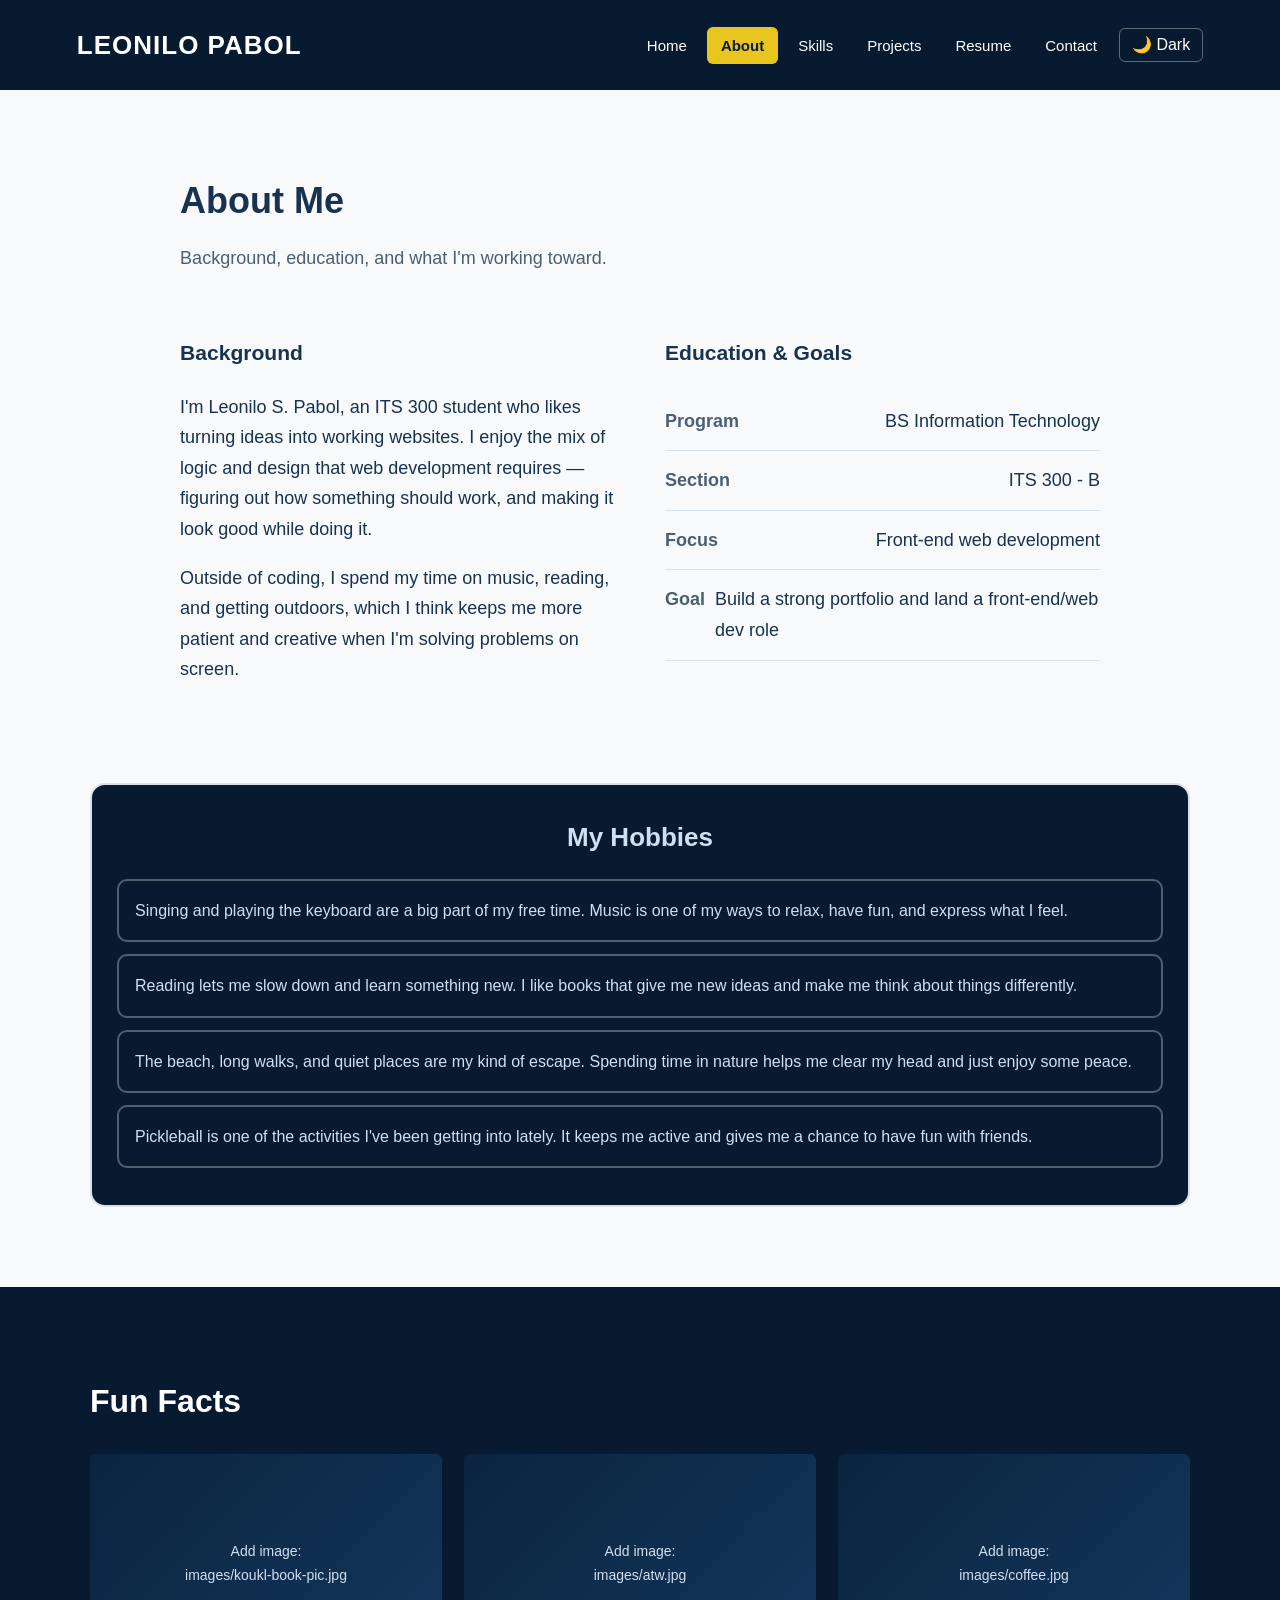
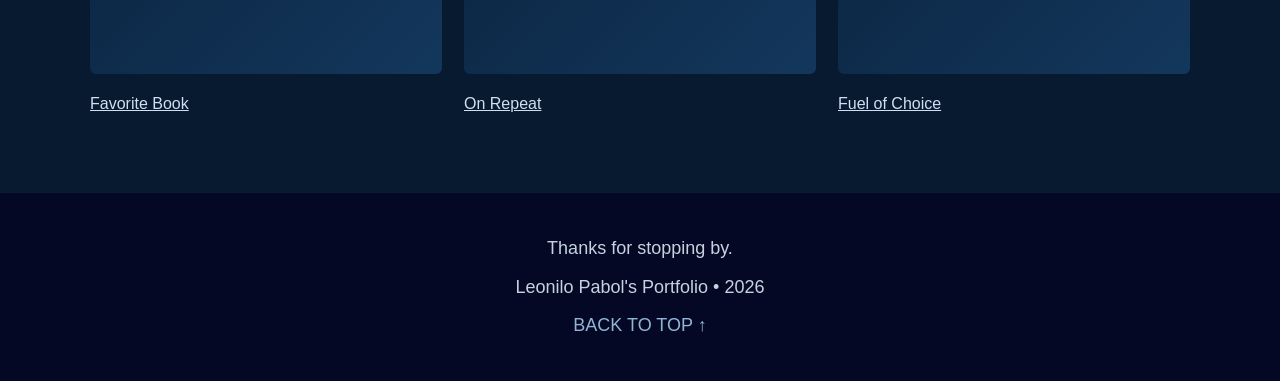
==== commit 8ca2a160: "Restore portfolio version" ====
--- a/about.html
+++ b/about.html
@@ -3,60 +3,91 @@
 <head>
 <meta charset="UTF-8">
 <meta name="viewport" content="width=device-width, initial-scale=1.0">
-<title>About | Leonilo Pabol</title>
+<title>Leonilo Pabol | About</title>
 <link rel="stylesheet" href="css/style.css">
 </head>
 <body>
-<div class="layout">
-<aside class="side">
-<a class="logo" href="index.html">Leonilo.</a>
-<button class="menu-btn" aria-label="Menu">☰</button>
-<button id="theme" aria-label="Toggle theme"></button>
-<nav id="nav">
-<a href="index.html">Home</a>
-<a href="about.html">About</a>
-<a href="skills.html">Skills</a>
-<a href="projects.html">Projects</a>
-<a href="resume.html">Resume</a>
-<a href="contact.html">Contact</a>
-</nav>
-</aside>
-<main>
-<h1 class="title">About Me</h1>
-<p class="sub">Click a tab to learn more about me.</p>
-<div class="tabs">
-<button class="tab-btn show" data-tab="bg">Background</button>
-<button class="tab-btn" data-tab="edu">Education</button>
-<button class="tab-btn" data-tab="goals">Goals</button>
-<button class="tab-btn" data-tab="fun">Interests</button>
-</div>
-<div id="bg" class="tab-panel show">
-<p>I'm Leonilo S. Pabol, an IT student who enjoys turning ideas into working websites.</p>
-<p>Outside of coding, music, books and the outdoors keep me balanced.</p>
-</div>
-<div id="edu" class="tab-panel">
-<p>Information Technology student, ITS 300 - Section B.</p>
-<p>School: add your school name here.</p>
-</div>
-<div id="goals" class="tab-panel">
-<p>Grow as a front-end web developer and build projects that help people connect.</p>
-</div>
-<div id="fun" class="tab-panel">
-<p>Singing and playing the keyboard.</p>
-<p>Reading books that give me new ideas.</p>
-<p>Beach walks and quiet places.</p>
-<p>Pickleball with friends.</p>
-</div>
-<section class="facts">
-<h2>Fun Facts</h2>
-<div><img src="images/koukl-book-pic.jpg" alt="Favorite book"><p>Favorite Book</p></div>
-<div><img src="images/atw.jpg" alt="On repeat"><p>On Repeat</p></div>
-<div><img src="images/coffee.jpg" alt="Fuel of choice"><p>Fuel of Choice</p></div>
+
+<header>
+  <a href="index.html" class="brand">LEONILO PABOL</a>
+  <div class="navbar">
+    <ul class="nav-links">
+      <li><a href="index.html">Home</a></li>
+      <li><a href="about.html">About</a></li>
+      <li><a href="skills.html">Skills</a></li>
+      <li><a href="projects.html">Projects</a></li>
+      <li><a href="resume.html">Resume</a></li>
+      <li><a href="contact.html">Contact</a></li>
+    </ul>
+    <button class="theme-toggle" aria-label="Toggle dark mode">🌙 Dark</button>
+    <button class="hamburger" aria-label="Open menu" aria-expanded="false">☰</button>
+  </div>
+</header>
+
+<section class="section">
+  <div class="wrap">
+    <h1 class="section-title">About Me</h1>
+    <p class="section-sub">Background, education, and what I'm working toward.</p>
+
+    <div class="about-grid">
+      <div class="col">
+        <h3>Background</h3>
+        <p>I'm Leonilo S. Pabol, an ITS 300 student who likes turning ideas into working websites. I enjoy the mix of logic and design that web development requires — figuring out how something should work, and making it look good while doing it.</p>
+        <p>Outside of coding, I spend my time on music, reading, and getting outdoors, which I think keeps me more patient and creative when I'm solving problems on screen.</p>
+      </div>
+      <div class="col">
+        <h3>Education & Goals</h3>
+        <ul class="info-list">
+          <li><span class="label">Program</span><span>BS Information Technology</span></li>
+          <li><span class="label">Section</span><span>ITS 300 - B</span></li>
+          <li><span class="label">Focus</span><span>Front-end web development</span></li>
+          <li><span class="label">Goal</span><span>Build a strong portfolio and land a front-end/web dev role</span></li>
+        </ul>
+      </div>
+    </div>
+  </div>
 </section>
-<footer>© 2026 Leonilo S. Pabol</footer>
-</main>
-</div>
-<button id="top" aria-label="Back to top">↑</button>
+
+<section class="interests" style="padding:0 6% 80px;">
+  <div class="wrap" style="padding:0; width:100%;">
+    <div class="mother-box">
+      <h3>My Hobbies</h3>
+      <p class="hobby">Singing and playing the keyboard are a big part of my free time. Music is one of my ways to relax, have fun, and express what I feel.</p>
+      <p class="hobby">Reading lets me slow down and learn something new. I like books that give me new ideas and make me think about things differently.</p>
+      <p class="hobby">The beach, long walks, and quiet places are my kind of escape. Spending time in nature helps me clear my head and just enjoy some peace.</p>
+      <p class="hobby">Pickleball is one of the activities I've been getting into lately. It keeps me active and gives me a chance to have fun with friends.</p>
+    </div>
+  </div>
+</section>
+
+<section class="funfacts">
+  <div class="wrap" style="padding:0;">
+    <h2>Fun Facts</h2>
+    <div class="fact-grid">
+      <div class="fact-card">
+        <div class="fact-img">Add image:<br>images/koukl-book-pic.jpg</div>
+        <p>Favorite Book</p>
+      </div>
+      <div class="fact-card">
+        <div class="fact-img">Add image:<br>images/atw.jpg</div>
+        <p>On Repeat</p>
+      </div>
+      <div class="fact-card">
+        <div class="fact-img">Add image:<br>images/coffee.jpg</div>
+        <p>Fuel of Choice</p>
+      </div>
+    </div>
+  </div>
+</section>
+
+<footer>
+  <p>Thanks for stopping by.</p>
+  <p>Leonilo Pabol's Portfolio • <span id="year"></span></p>
+  <a href="#top">BACK TO TOP ↑</a>
+</footer>
+
+<button id="scroll-top-btn" aria-label="Scroll to top">↑</button>
 <script src="js/script.js"></script>
+<script>document.getElementById('year').textContent = new Date().getFullYear();</script>
 </body>
 </html>
--- a/css/style.css
+++ b/css/style.css
@@ -1,78 +1,464 @@
-:root{--bg:#fdf8f3;--card:#fff;--text:#1d2b3a;--soft:#5d6b7a;--side:#0f2a43;--acc:#ff7a59;--line:#eadfd3}
-[data-theme=dark]{--bg:#0b1622;--card:#132435;--text:#eef2f6;--soft:#a5b4c3;--line:#223a52}
-*{box-sizing:border-box;margin:0;padding:0}
-body{font-family:"Segoe UI",Arial,sans-serif;background:var(--bg);color:var(--text);line-height:1.7;font-size:17px}
-h1,h2,h3{font-family:Georgia,serif;line-height:1.2}
-a{color:inherit}
-.layout{display:flex}
-.side{width:230px;height:100vh;position:sticky;top:0;background:var(--side);color:#fff;padding:30px 18px;display:flex;flex-direction:column;gap:24px}
-.logo{font:bold 26px Georgia,serif;text-decoration:none;color:#fff}
-.side nav{order:1;display:flex;flex-direction:column;gap:6px}
-.side nav a{padding:10px 14px;border-radius:8px;text-decoration:none;color:#cfd9e3}
-.side nav a:hover,.side nav a.active{background:var(--acc);color:#fff}
-#theme{order:2;margin-top:auto;padding:9px;border:1px solid #476076;border-radius:8px;background:none;color:#fff;cursor:pointer}
-#theme::after{content:"🌙 Dark mode"}
-[data-theme=dark] #theme::after{content:"☀️ Light mode"}
-.menu-btn{display:none;background:none;border:1px solid #476076;color:#fff;border-radius:8px;padding:6px 12px;font-size:20px;cursor:pointer}
-main{flex:1;min-width:0;padding:50px 6% 20px}
-.title{font-size:38px;margin-bottom:8px}
-.sub{color:var(--soft);margin-bottom:30px}
-.btn{display:inline-block;padding:12px 24px;background:var(--acc);color:#fff;border:2px solid var(--acc);border-radius:30px;text-decoration:none;font-weight:600;margin:6px 8px 0 0}
-.btn.ghost{background:none;color:var(--text);border-color:var(--text)}
-.hero{display:flex;align-items:center;gap:50px;min-height:70vh}
-.avatar{width:280px;height:280px;border-radius:50%;object-fit:cover;border:6px solid var(--acc)}
-.hero h1{font-size:46px;margin:4px 0}
-.hero h2{font-size:26px;font-weight:normal;color:var(--soft);margin-bottom:14px}
-#typed{color:var(--acc);border-right:3px solid var(--acc);padding-right:4px}
-.tabs{display:flex;gap:8px;flex-wrap:wrap;margin-bottom:20px}
-.tab-btn,.filter{padding:9px 18px;border:1px solid var(--line);background:var(--card);color:var(--text);border-radius:30px;cursor:pointer;font:inherit}
-.tab-btn.show,.filter.show{background:var(--acc);color:#fff;border-color:var(--acc)}
-.tab-panel{display:none;background:var(--card);padding:24px;border-radius:14px;border:1px solid var(--line)}
-.tab-panel.show{display:block}
-.tab-panel p+p{margin-top:12px}
-.facts{display:grid;grid-template-columns:repeat(auto-fit,minmax(180px,1fr));gap:18px;margin-top:40px}
-.facts h2{grid-column:1/-1}
-.facts img{width:100%;height:220px;object-fit:cover;border-radius:12px}
-.facts p{text-align:center;font-weight:600}
-.skill-grid{display:grid;grid-template-columns:repeat(auto-fit,minmax(280px,1fr));gap:24px}
-.skill-box{background:var(--card);border:1px solid var(--line);border-radius:14px;padding:22px}
-.skill-box h3{margin-bottom:10px}
-.skill-box li{list-style:none;display:flex;justify-content:space-between;padding:10px 0;border-bottom:1px dashed var(--line)}
-.skill-box li:last-child{border:none}
-.skill-box b{color:var(--acc);letter-spacing:3px}
-.acc{background:var(--card);border:1px solid var(--line);border-radius:12px;margin-bottom:14px}
-.acc-head{width:100%;text-align:left;padding:18px 22px;background:none;border:none;color:var(--text);font:bold 19px Georgia,serif;cursor:pointer}
-.acc-head::after{content:"+";float:right;color:var(--acc)}
-.acc.open .acc-head::after{content:"–"}
-.acc-body{display:none;padding:0 22px 20px;color:var(--soft)}
-.acc.open .acc-body{display:block}
-.grid{display:grid;grid-template-columns:repeat(auto-fit,minmax(250px,1fr));gap:24px}
-.card{background:var(--card);border:1px solid var(--line);border-radius:14px;overflow:hidden}
-.card img{width:100%;height:170px;object-fit:cover;background:var(--line)}
-.card div{padding:18px}
-.card p{color:var(--soft);font-size:15px;margin:6px 0 12px}
-.tag{display:inline-block;font-size:12px;background:var(--line);padding:3px 10px;border-radius:20px;margin:0 4px 4px 0}
-.links{display:grid;grid-template-columns:repeat(auto-fit,minmax(200px,1fr));gap:16px;margin-bottom:34px}
-.links a{background:var(--card);border:1px solid var(--line);border-radius:12px;padding:16px 18px;text-decoration:none}
-.links a:hover{border-color:var(--acc)}
-.links small{display:block;color:var(--soft)}
-form{background:var(--card);border:1px solid var(--line);border-radius:14px;padding:26px;display:flex;flex-direction:column;gap:14px;max-width:560px}
-input,textarea{padding:12px;border:1px solid var(--line);border-radius:8px;background:var(--bg);color:var(--text);font:inherit}
-form .btn{align-self:flex-start;cursor:pointer;font:inherit;font-weight:600}
-#note{font-weight:600;min-height:24px}
-.good{color:#1e8a4c}
-.bad{color:#d33}
-footer{margin-top:60px;padding:20px 0;border-top:1px solid var(--line);color:var(--soft);text-align:center;font-size:14px}
-#top{display:none;position:fixed;right:22px;bottom:22px;width:44px;height:44px;border:none;border-radius:50%;background:var(--acc);color:#fff;font-size:20px;cursor:pointer}
-@media(max-width:800px){
-.layout{flex-direction:column}
-.side{width:100%;height:auto;flex-direction:row;flex-wrap:wrap;align-items:center;z-index:10;padding:14px 18px;gap:10px}
-.logo{margin-right:auto}
-.menu-btn{display:block}
-#theme{order:0;margin-top:0}
-.side nav{order:5;display:none;width:100%}
-.side nav.open{display:flex}
-.hero{flex-direction:column;text-align:center;min-height:auto;gap:24px}
-.avatar{width:200px;height:200px}
-.hero h1{font-size:34px}
-}
+/* =========================================================
+   Leonilo S. Pabol — Personal Portfolio
+   style.css — shared styles for all 6 pages
+   ========================================================= */
+
+:root {
+  --bg: #f7f9fb;
+  --surface: #ffffff;
+  --text: #18324f;
+  --text-soft: #4a6072;
+  --navy: #071a30;
+  --navy-2: rgb(2, 33, 58);
+  --navy-3: #040824;
+  --accent: #e8c61f;
+  --accent-soft: #d0dff1;
+  --border: rgba(255, 255, 255, 0.3);
+  --card-border: #d7e1ea;
+  --shadow: 0 10px 30px rgba(7, 26, 48, 0.08);
+}
+
+[data-theme="light"] {
+  --bg: #f7f9fb;
+  --text: #18324f;
+}
+
+[data-theme="dark"] {
+  --bg: #0c1c2e;
+  --surface: #102842;
+  --text: #eef3f8;
+  --text-soft: #b7c6d6;
+  --card-border: #1c3a5a;
+  --shadow: 0 10px 30px rgba(0, 0, 0, 0.35);
+}
+
+* { box-sizing: border-box; }
+
+html { scroll-behavior: smooth; }
+
+body {
+  margin: 0;
+  font-family: Arial, Helvetica, sans-serif;
+  font-size: 18px;
+  line-height: 1.7;
+  color: var(--text);
+  background-color: var(--bg);
+  transition: background-color .25s ease, color .25s ease;
+}
+
+img { max-width: 100%; display: block; }
+a { color: inherit; }
+
+.wrap { max-width: 1100px; margin: 0 auto; padding: 0 8%; }
+
+/* ---------- HEADER / NAV ---------- */
+header {
+  position: sticky;
+  top: 0;
+  z-index: 100;
+  min-height: 90px;
+  padding: 0 6%;
+  display: flex;
+  align-items: center;
+  justify-content: space-between;
+  background-color: var(--navy);
+  color: white;
+}
+
+.brand { font-size: 26px; font-weight: 800; letter-spacing: 1px; text-decoration: none; color: white; }
+
+.navbar { display: flex; align-items: center; gap: 8px; }
+
+.nav-links {
+  display: flex;
+  gap: 6px;
+  list-style: none;
+  margin: 0;
+  padding: 0;
+}
+
+.nav-links a {
+  color: white;
+  text-decoration: none;
+  font-size: 15px;
+  padding: 10px 14px;
+  border-radius: 6px;
+  transition: background-color .2s ease, color .2s ease;
+}
+
+.nav-links a:hover { background-color: rgba(255,255,255,0.08); color: var(--accent); }
+
+.nav-links a.active {
+  background-color: var(--accent);
+  color: var(--navy);
+  font-weight: 700;
+}
+
+.theme-toggle, .hamburger {
+  background: none;
+  border: 1px solid rgba(255,255,255,0.35);
+  color: white;
+  border-radius: 6px;
+  cursor: pointer;
+  font-size: 16px;
+  padding: 8px 12px;
+  line-height: 1;
+}
+
+.theme-toggle:hover { border-color: var(--accent); color: var(--accent); }
+
+.hamburger { display: none; font-size: 20px; }
+
+/* ---------- HERO / INTRO (Home page) ---------- */
+.intro {
+  min-height: 600px;
+  display: flex;
+  align-items: center;
+  gap: 40px;
+  padding: 60px 6%;
+  background-color: var(--navy);
+  color: white;
+}
+
+.profilepic { flex: 1; display: flex; align-items: center; justify-content: center; }
+.profilepic img,
+.profilepic .placeholder-photo {
+  width: 100%;
+  max-width: 420px;
+  aspect-ratio: 1 / 1;
+  object-fit: cover;
+  border-radius: 12px;
+  border: 3px solid var(--accent);
+}
+.placeholder-photo {
+  display: flex;
+  align-items: center;
+  justify-content: center;
+  background: linear-gradient(135deg, #0b2440, #13375c);
+  color: var(--accent-soft);
+  font-size: 16px;
+  text-align: center;
+  padding: 20px;
+}
+
+.text-column { flex: 1.2; display: flex; flex-direction: column; gap: 22px; }
+.eyebrow { color: var(--accent); font-weight: 700; letter-spacing: 2px; font-size: 14px; text-transform: uppercase; }
+.big-name { margin: 0; font-size: 46px; font-weight: 800; line-height: 1.1; }
+.big-tagline { margin: 0; font-size: 24px; font-weight: 400; color: var(--accent-soft); }
+.intro p.lead { color: #dfe9f3; max-width: 560px; }
+
+.cta-row { display: flex; gap: 16px; flex-wrap: wrap; margin-top: 10px; }
+.btn {
+  display: inline-block;
+  padding: 14px 26px;
+  border-radius: 8px;
+  text-decoration: none;
+  font-weight: 700;
+  font-size: 15px;
+  transition: transform .15s ease, box-shadow .15s ease;
+}
+.btn:hover { transform: translateY(-2px); box-shadow: var(--shadow); }
+.btn-primary { background-color: var(--accent); color: var(--navy); }
+.btn-outline { background: transparent; color: white; border: 2px solid rgba(255,255,255,0.5); }
+
+.link-row {
+  display: flex;
+  justify-content: space-between;
+  align-items: center;
+  padding: 12px 0;
+  border-bottom: 1px solid var(--border);
+  font-size: 16px;
+  font-weight: 700;
+}
+.link-row a {
+  background: white;
+  color: var(--navy);
+  font-size: 14px;
+  text-decoration: none;
+  padding: 7px 14px;
+  border-radius: 4px;
+}
+.link-row a:hover { background: var(--accent); }
+
+/* ---------- SECTION SHELL ---------- */
+.section { padding: 80px 6%; }
+.section-alt { background-color: var(--surface); }
+.section-title {
+  font-size: 36px;
+  margin: 0 0 12px;
+  color: var(--text);
+}
+.section-sub { color: var(--text-soft); margin: 0 0 40px; max-width: 640px; }
+
+/* ---------- ABOUT PAGE ---------- */
+.about-grid { display: flex; gap: 50px; align-items: flex-start; flex-wrap: wrap; }
+.about-grid .col { flex: 1; min-width: 260px; }
+.info-list { list-style: none; padding: 0; margin: 0; }
+.info-list li {
+  padding: 14px 0;
+  border-bottom: 1px solid var(--card-border);
+  display: flex;
+  justify-content: space-between;
+  gap: 10px;
+}
+.info-list span.label { color: var(--text-soft); font-weight: 700; }
+
+.interests { display: flex; align-items: stretch; gap: 30px; flex-wrap: wrap; }
+.mother-box {
+  flex: 1;
+  min-width: 260px;
+  padding: 25px;
+  text-align: center;
+  border: 2px solid var(--card-border);
+  border-radius: 15px;
+  background-color: var(--navy);
+  color: white;
+}
+.mother-box h3 { font-size: 26px; margin: 5px 0 20px; color: var(--accent-soft); }
+.hobby {
+  font-size: 16px;
+  margin: 12px auto;
+  padding: 16px;
+  color: var(--accent-soft);
+  border: 2px solid rgba(255,255,255,0.3);
+  border-radius: 10px;
+  text-align: left;
+}
+
+/* ---------- SKILLS PAGE ---------- */
+.skills-grid {
+  display: grid;
+  grid-template-columns: repeat(auto-fit, minmax(220px, 1fr));
+  gap: 24px;
+}
+.skill-card {
+  background: var(--surface);
+  border: 1px solid var(--card-border);
+  border-radius: 12px;
+  padding: 22px;
+  box-shadow: var(--shadow);
+}
+.skill-card h3 { margin: 0 0 6px; font-size: 19px; }
+.skill-bar {
+  height: 10px;
+  border-radius: 6px;
+  background: var(--card-border);
+  overflow: hidden;
+  margin-top: 12px;
+}
+.skill-bar-fill {
+  height: 100%;
+  width: 0%;
+  border-radius: 6px;
+  background: linear-gradient(90deg, var(--accent), #f2e27a);
+  transition: width 1.1s ease;
+}
+
+/* ---------- PROJECTS PAGE ---------- */
+.filter-row { display: flex; gap: 10px; flex-wrap: wrap; margin-bottom: 34px; }
+.filter-btn {
+  padding: 9px 18px;
+  border-radius: 999px;
+  border: 1px solid var(--card-border);
+  background: var(--surface);
+  color: var(--text);
+  cursor: pointer;
+  font-size: 14px;
+  font-weight: 600;
+  transition: background-color .2s ease, color .2s ease;
+}
+.filter-btn:hover { border-color: var(--accent); }
+.filter-btn.active { background: var(--navy); color: white; border-color: var(--navy); }
+
+.projects-grid {
+  display: grid;
+  grid-template-columns: repeat(auto-fit, minmax(260px, 1fr));
+  gap: 28px;
+}
+.project-card {
+  background: var(--surface);
+  border: 1px solid var(--card-border);
+  border-radius: 14px;
+  overflow: hidden;
+  box-shadow: var(--shadow);
+  display: flex;
+  flex-direction: column;
+  transition: transform .2s ease;
+}
+.project-card:hover { transform: translateY(-4px); }
+.project-thumb {
+  height: 180px;
+  cursor: pointer;
+  background: linear-gradient(135deg, var(--navy), var(--navy-2));
+  color: var(--accent-soft);
+  display: flex;
+  align-items: center;
+  justify-content: center;
+  font-size: 14px;
+  text-align: center;
+  padding: 10px;
+}
+.project-thumb img { width: 100%; height: 100%; object-fit: cover; }
+.project-body { padding: 18px 20px 22px; display: flex; flex-direction: column; gap: 10px; flex: 1; }
+.project-body h3 { margin: 0; font-size: 20px; }
+.project-body p { margin: 0; color: var(--text-soft); font-size: 15px; }
+.tag-row { display: flex; flex-wrap: wrap; gap: 8px; margin-top: auto; }
+.tag {
+  font-size: 12px;
+  font-weight: 700;
+  padding: 5px 10px;
+  border-radius: 999px;
+  background: var(--accent-soft);
+  color: var(--navy);
+}
+[data-theme="dark"] .tag { background: #1c3a5a; color: var(--accent-soft); }
+
+/* modal for project images */
+.modal-overlay {
+  position: fixed; inset: 0;
+  background: rgba(4, 8, 36, 0.82);
+  display: none;
+  align-items: center;
+  justify-content: center;
+  z-index: 200;
+  padding: 20px;
+}
+.modal-overlay.open { display: flex; }
+.modal-box {
+  background: var(--surface);
+  border-radius: 12px;
+  max-width: 640px;
+  width: 100%;
+  padding: 20px;
+  position: relative;
+}
+.modal-close {
+  position: absolute; top: 10px; right: 14px;
+  background: none; border: none; font-size: 22px;
+  cursor: pointer; color: var(--text);
+}
+.modal-img {
+  width: 100%;
+  height: 300px;
+  border-radius: 8px;
+  background: linear-gradient(135deg, var(--navy), var(--navy-2));
+  display: flex; align-items: center; justify-content: center;
+  color: var(--accent-soft);
+}
+
+/* ---------- RESUME PAGE ---------- */
+.timeline { list-style: none; margin: 0; padding: 0; border-left: 3px solid var(--accent); }
+.timeline li { position: relative; padding: 0 0 34px 30px; }
+.timeline li::before {
+  content: "";
+  position: absolute; left: -9px; top: 4px;
+  width: 15px; height: 15px; border-radius: 50%;
+  background: var(--accent); border: 3px solid var(--bg);
+}
+.timeline .when { color: var(--text-soft); font-size: 14px; font-weight: 700; text-transform: uppercase; }
+.timeline h3 { margin: 4px 0; font-size: 20px; }
+.timeline p { margin: 0; color: var(--text-soft); }
+
+.resume-download { margin-top: 30px; }
+
+/* ---------- CONTACT PAGE ---------- */
+.contact-grid { display: flex; gap: 50px; flex-wrap: wrap; }
+.contact-info { flex: 1; min-width: 260px; }
+.contact-info ul { list-style: none; padding: 0; }
+.contact-info li { margin-bottom: 16px; font-size: 16px; }
+.contact-info .label { display: block; color: var(--text-soft); font-size: 13px; text-transform: uppercase; letter-spacing: 1px; }
+
+form#contact-form { flex: 1.3; min-width: 280px; display: flex; flex-direction: column; gap: 18px; }
+.form-group { display: flex; flex-direction: column; gap: 6px; }
+.form-group label { font-weight: 700; font-size: 14px; }
+.form-group input, .form-group textarea {
+  padding: 12px 14px;
+  border-radius: 8px;
+  border: 1px solid var(--card-border);
+  background: var(--surface);
+  color: var(--text);
+  font-family: inherit;
+  font-size: 15px;
+}
+.form-group input:focus, .form-group textarea:focus { outline: 2px solid var(--accent); }
+.form-error {
+  color: #c62828;
+  font-size: 13px;
+  min-height: 16px;
+}
+[data-theme="dark"] .form-error { color: #ff8a80; }
+.form-status {
+  font-size: 15px;
+  font-weight: 700;
+  padding: 12px 14px;
+  border-radius: 8px;
+  display: none;
+}
+.form-status.show { display: block; }
+.form-status.success { background: #dff5e1; color: #1e7d34; }
+.form-status.error { background: #fde4e4; color: #c62828; }
+
+/* ---------- FUN FACTS (used on About) ---------- */
+.funfacts { background-color: var(--navy); padding: 60px 6%; color: white; }
+.funfacts h2 { font-size: 32px; margin-bottom: 26px; }
+.fact-grid { display: grid; grid-template-columns: repeat(auto-fit, minmax(200px, 1fr)); gap: 22px; }
+.fact-card { }
+.fact-card .fact-img {
+  width: 100%; height: 220px; border-radius: 6px;
+  background: linear-gradient(135deg, #0b2440, #13375c);
+  display: flex; align-items: center; justify-content: center;
+  color: var(--accent-soft); font-size: 14px; text-align: center; padding: 10px;
+}
+.fact-card p { display: flex; justify-content: space-between; font-size: 16px; text-decoration: underline; color: var(--accent-soft); }
+
+/* ---------- FOOTER ---------- */
+footer { padding: 40px 10%; text-align: center; background-color: var(--navy-3); color: white; }
+footer p { color: #c5d3e0; margin: 0 0 8px; }
+footer a { color: #91b6d5; text-decoration: none; }
+footer a:hover { color: white; }
+
+/* ---------- SCROLL TO TOP ---------- */
+#scroll-top-btn {
+  position: fixed;
+  bottom: 26px; right: 26px;
+  width: 46px; height: 46px;
+  border-radius: 50%;
+  border: none;
+  background: var(--accent);
+  color: var(--navy);
+  font-size: 20px;
+  cursor: pointer;
+  box-shadow: var(--shadow);
+  display: none;
+  align-items: center;
+  justify-content: center;
+  z-index: 150;
+}
+#scroll-top-btn.show { display: flex; }
+
+/* ---------- RESPONSIVE ---------- */
+@media (max-width: 800px) {
+  .hamburger { display: inline-block; }
+  .nav-links {
+    position: absolute;
+    top: 100%; left: 0; right: 0;
+    background: var(--navy);
+    flex-direction: column;
+    gap: 0;
+    max-height: 0;
+    overflow: hidden;
+    transition: max-height .3s ease;
+  }
+  .nav-links.open { max-height: 400px; padding-bottom: 10px; }
+  .nav-links a { padding: 14px 20px; border-bottom: 1px solid rgba(255,255,255,0.08); }
+
+  .intro { flex-direction: column; text-align: center; padding: 50px 8%; }
+  .cta-row { justify-content: center; }
+  .text-column { align-items: center; }
+  .link-row { text-align: left; }
+
+  .about-grid, .contact-grid { flex-direction: column; }
+  .section { padding: 60px 6%; }
+  .big-name { font-size: 34px; }
+  .big-tagline { font-size: 19px; }
+}
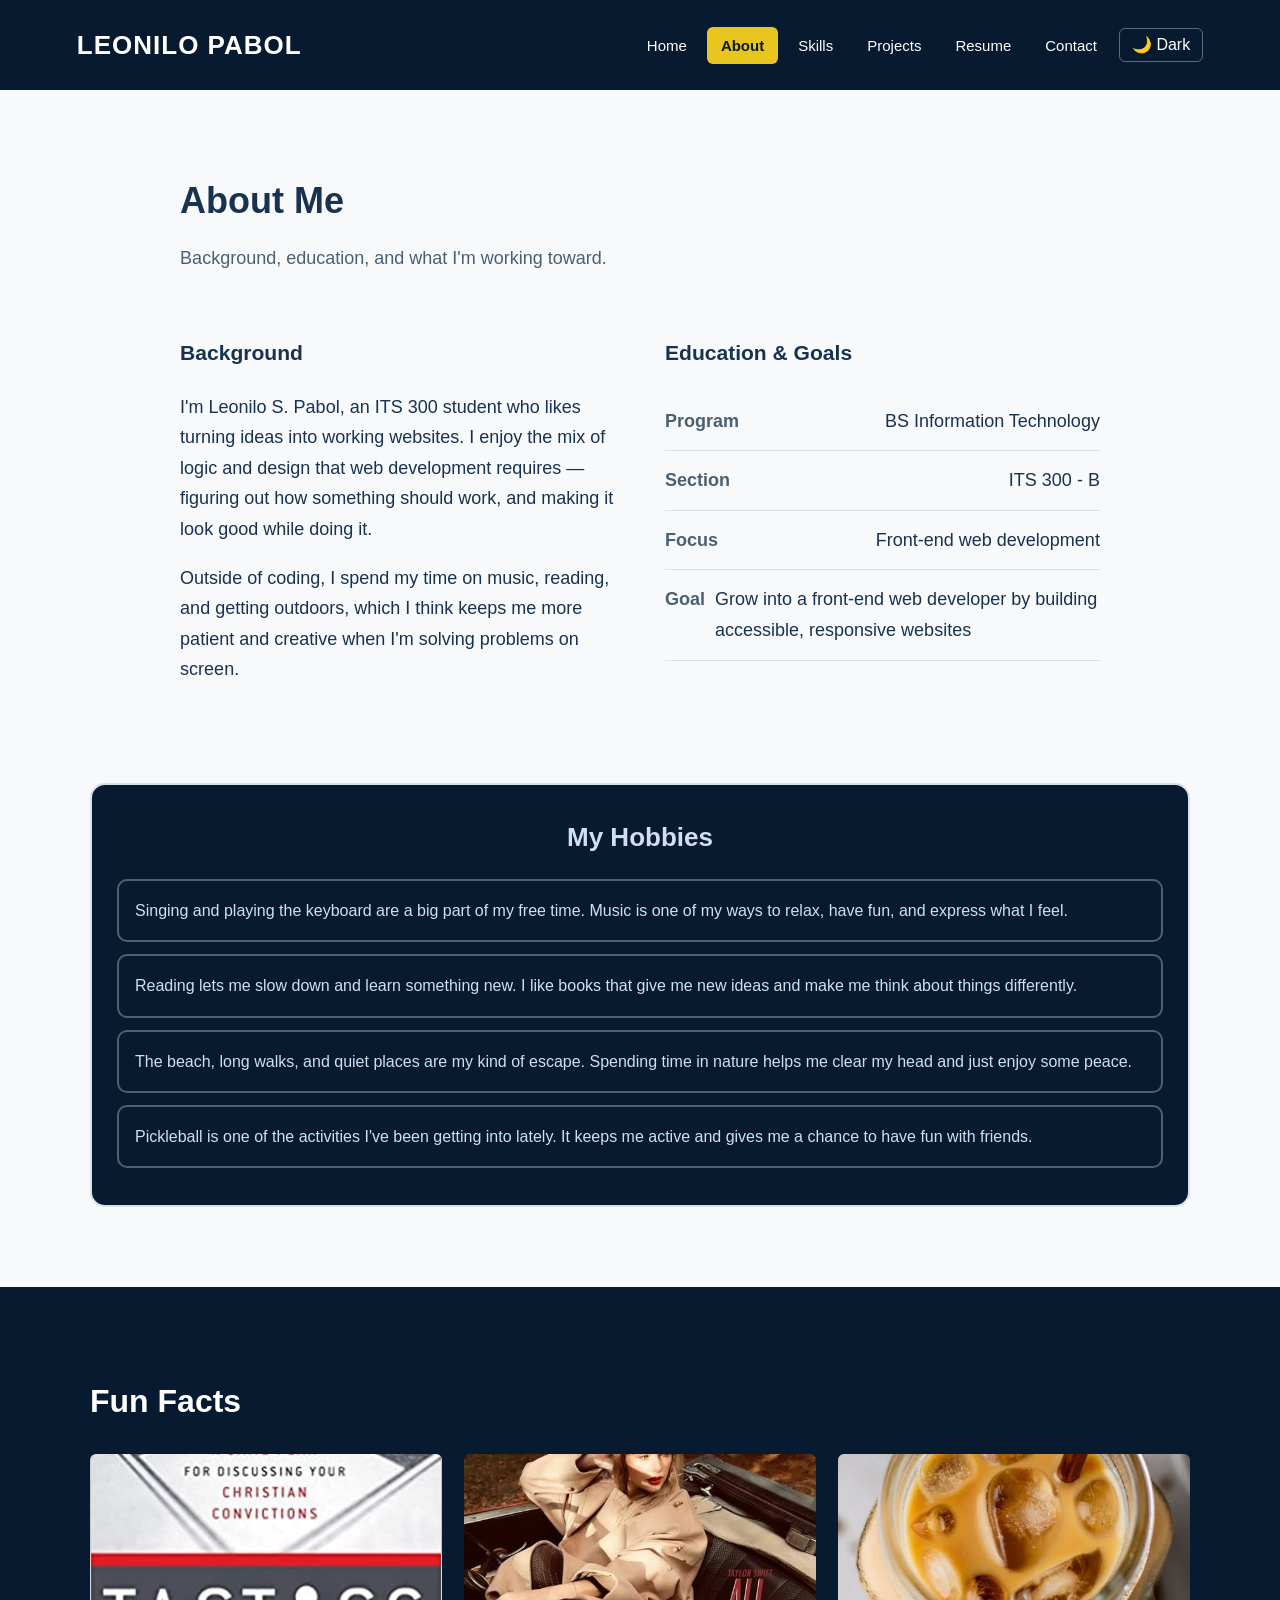
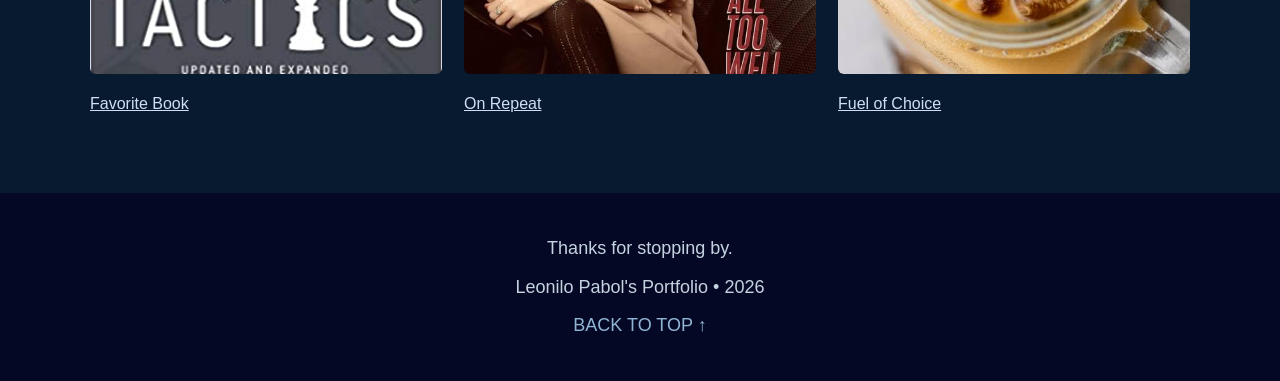
==== commit dbb8dcbc: "Update portfolio content and contact feedback" ====
--- a/about.html
+++ b/about.html
@@ -41,7 +41,7 @@
           <li><span class="label">Program</span><span>BS Information Technology</span></li>
           <li><span class="label">Section</span><span>ITS 300 - B</span></li>
           <li><span class="label">Focus</span><span>Front-end web development</span></li>
-          <li><span class="label">Goal</span><span>Build a strong portfolio and land a front-end/web dev role</span></li>
+          <li><span class="label">Goal</span><span>Grow into a front-end web developer by building accessible, responsive websites</span></li>
         </ul>
       </div>
     </div>
@@ -65,15 +65,15 @@
     <h2>Fun Facts</h2>
     <div class="fact-grid">
       <div class="fact-card">
-        <div class="fact-img">Add image:<br>images/koukl-book-pic.jpg</div>
+        <img class="fact-img" src="images/koukl-book-pic.jpg" alt="Book representing a favorite read">
         <p>Favorite Book</p>
       </div>
       <div class="fact-card">
-        <div class="fact-img">Add image:<br>images/atw.jpg</div>
+        <img class="fact-img" src="images/atw.jpg" alt="Artwork for music that is on repeat">
         <p>On Repeat</p>
       </div>
       <div class="fact-card">
-        <div class="fact-img">Add image:<br>images/coffee.jpg</div>
+        <img class="fact-img" src="images/coffee.jpg" alt="Coffee, a favorite source of fuel">
         <p>Fuel of Choice</p>
       </div>
     </div>
--- a/css/style.css
+++ b/css/style.css
@@ -239,20 +239,17 @@
   box-shadow: var(--shadow);
 }
 .skill-card h3 { margin: 0 0 6px; font-size: 19px; }
-.skill-bar {
-  height: 10px;
-  border-radius: 6px;
-  background: var(--card-border);
-  overflow: hidden;
-  margin-top: 12px;
-}
-.skill-bar-fill {
-  height: 100%;
-  width: 0%;
-  border-radius: 6px;
-  background: linear-gradient(90deg, var(--accent), #f2e27a);
-  transition: width 1.1s ease;
-}
+.skill-level {
+  display: inline-block;
+  margin: 12px 0 0;
+  padding: 5px 10px;
+  border-radius: 4px;
+  background: var(--accent-soft);
+  color: var(--navy);
+  font-size: 13px;
+  font-weight: 700;
+}
+[data-theme="dark"] .skill-level { background: #1c3a5a; color: var(--accent-soft); }
 
 /* ---------- PROJECTS PAGE ---------- */
 .filter-row { display: flex; gap: 10px; flex-wrap: wrap; margin-bottom: 34px; }
@@ -286,19 +283,17 @@
   transition: transform .2s ease;
 }
 .project-card:hover { transform: translateY(-4px); }
-.project-thumb {
-  height: 180px;
-  cursor: pointer;
+.project-kind {
+  min-height: 42px;
   background: linear-gradient(135deg, var(--navy), var(--navy-2));
   color: var(--accent-soft);
   display: flex;
   align-items: center;
-  justify-content: center;
-  font-size: 14px;
-  text-align: center;
-  padding: 10px;
-}
-.project-thumb img { width: 100%; height: 100%; object-fit: cover; }
+  padding: 10px 20px;
+  font-size: 12px;
+  font-weight: 700;
+  text-transform: uppercase;
+}
 .project-body { padding: 18px 20px 22px; display: flex; flex-direction: column; gap: 10px; flex: 1; }
 .project-body h3 { margin: 0; font-size: 20px; }
 .project-body p { margin: 0; color: var(--text-soft); font-size: 15px; }
@@ -312,39 +307,6 @@
   color: var(--navy);
 }
 [data-theme="dark"] .tag { background: #1c3a5a; color: var(--accent-soft); }
-
-/* modal for project images */
-.modal-overlay {
-  position: fixed; inset: 0;
-  background: rgba(4, 8, 36, 0.82);
-  display: none;
-  align-items: center;
-  justify-content: center;
-  z-index: 200;
-  padding: 20px;
-}
-.modal-overlay.open { display: flex; }
-.modal-box {
-  background: var(--surface);
-  border-radius: 12px;
-  max-width: 640px;
-  width: 100%;
-  padding: 20px;
-  position: relative;
-}
-.modal-close {
-  position: absolute; top: 10px; right: 14px;
-  background: none; border: none; font-size: 22px;
-  cursor: pointer; color: var(--text);
-}
-.modal-img {
-  width: 100%;
-  height: 300px;
-  border-radius: 8px;
-  background: linear-gradient(135deg, var(--navy), var(--navy-2));
-  display: flex; align-items: center; justify-content: center;
-  color: var(--accent-soft);
-}
 
 /* ---------- RESUME PAGE ---------- */
 .timeline { list-style: none; margin: 0; padding: 0; border-left: 3px solid var(--accent); }
@@ -358,8 +320,6 @@
 .timeline .when { color: var(--text-soft); font-size: 14px; font-weight: 700; text-transform: uppercase; }
 .timeline h3 { margin: 4px 0; font-size: 20px; }
 .timeline p { margin: 0; color: var(--text-soft); }
-
-.resume-download { margin-top: 30px; }
 
 /* ---------- CONTACT PAGE ---------- */
 .contact-grid { display: flex; gap: 50px; flex-wrap: wrap; }
@@ -404,10 +364,8 @@
 .fact-grid { display: grid; grid-template-columns: repeat(auto-fit, minmax(200px, 1fr)); gap: 22px; }
 .fact-card { }
 .fact-card .fact-img {
-  width: 100%; height: 220px; border-radius: 6px;
-  background: linear-gradient(135deg, #0b2440, #13375c);
-  display: flex; align-items: center; justify-content: center;
-  color: var(--accent-soft); font-size: 14px; text-align: center; padding: 10px;
+  display: block; width: 100%; height: 220px; border-radius: 6px;
+  object-fit: cover;
 }
 .fact-card p { display: flex; justify-content: space-between; font-size: 16px; text-decoration: underline; color: var(--accent-soft); }
 
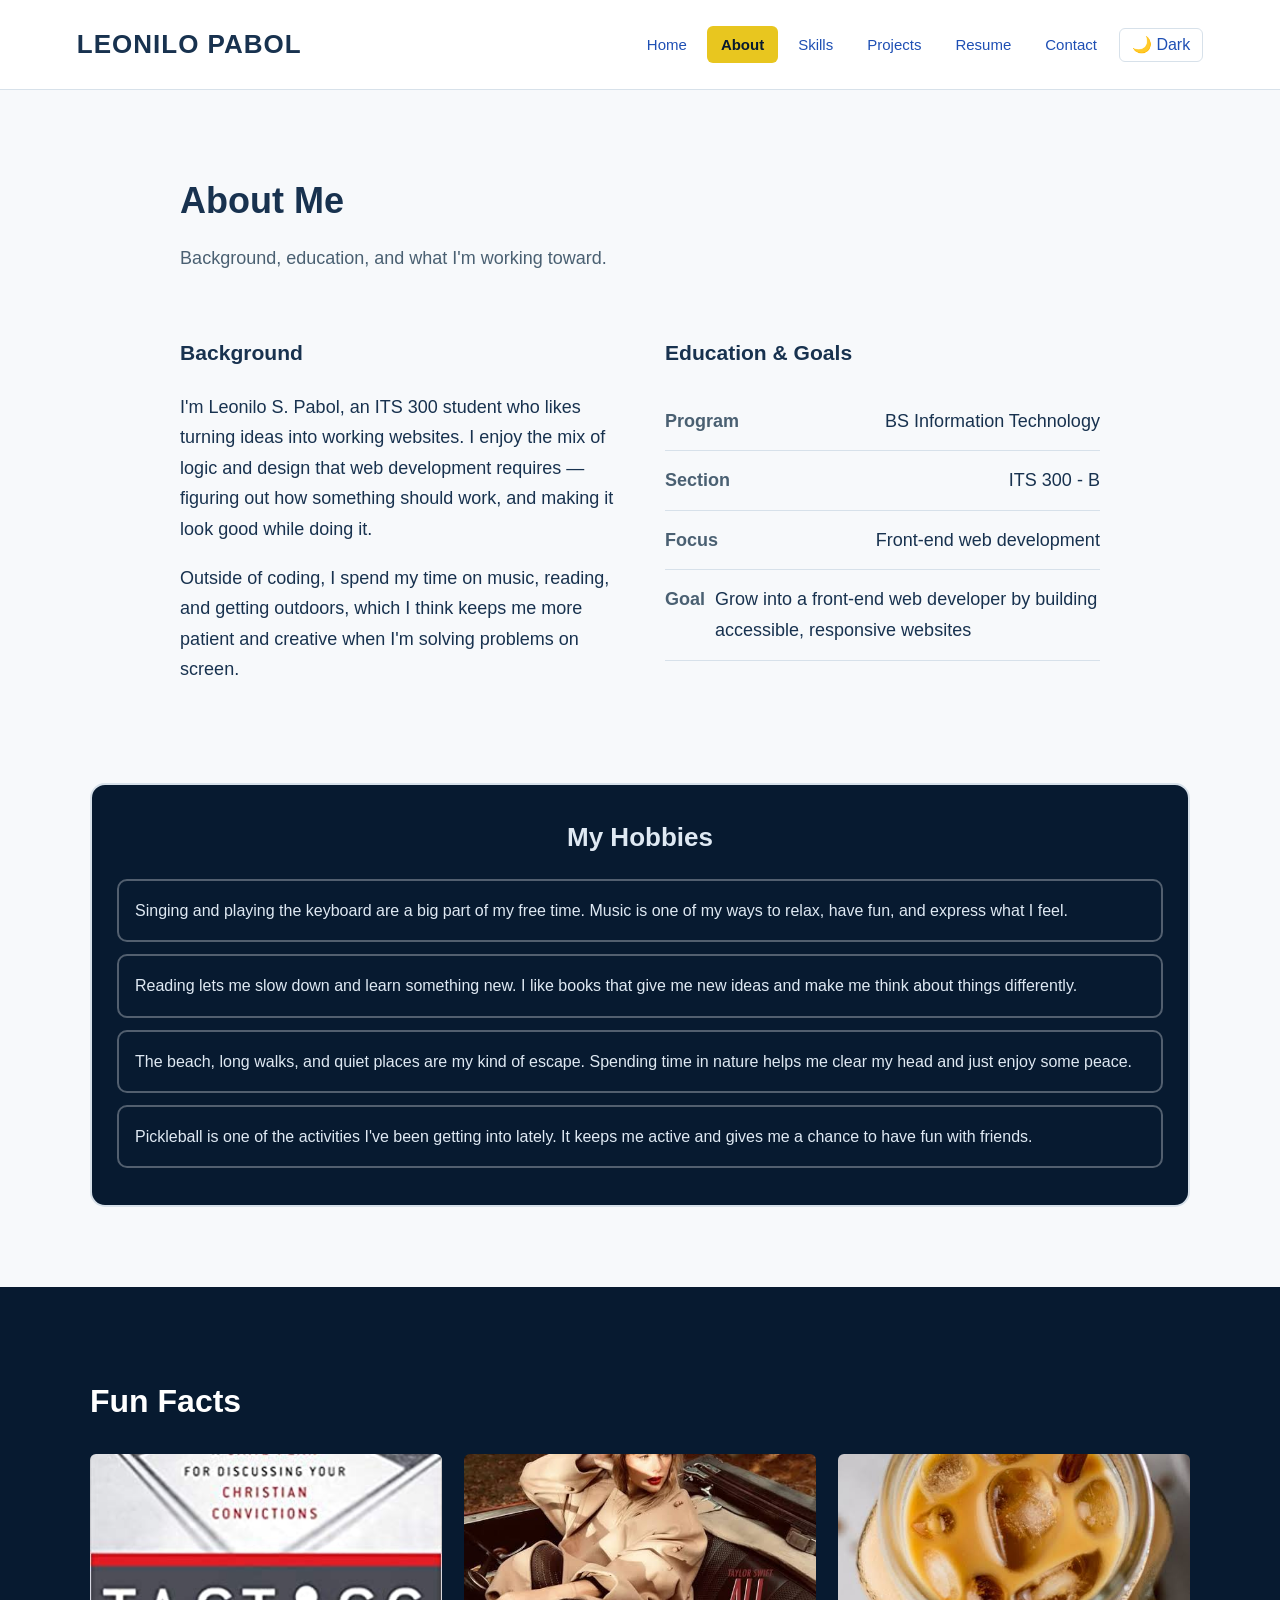
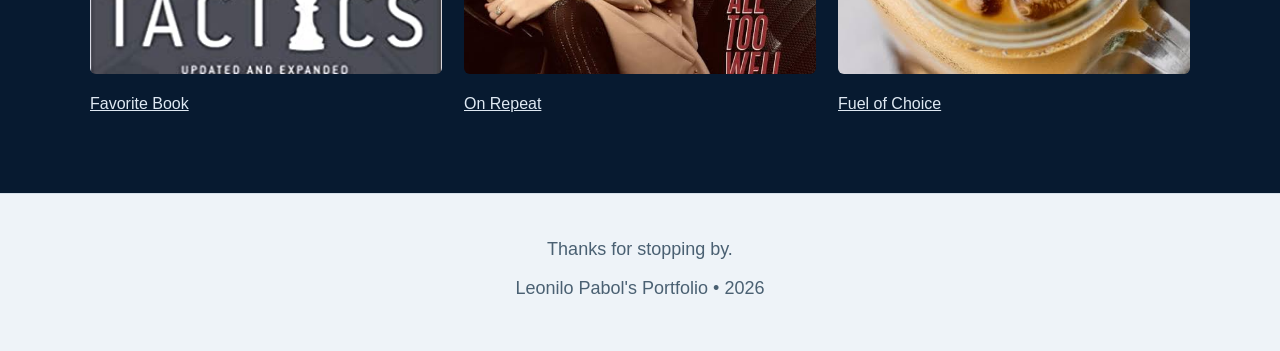
==== commit 066887da: "Refine portfolio themes and admin interface" ====
--- a/about.html
+++ b/about.html
@@ -4,20 +4,21 @@
 <meta charset="UTF-8">
 <meta name="viewport" content="width=device-width, initial-scale=1.0">
 <title>Leonilo Pabol | About</title>
+<script src="js/script.js"></script>
 <link rel="stylesheet" href="css/style.css">
 </head>
 <body>
 
 <header>
-  <a href="index.html" class="brand">LEONILO PABOL</a>
+  <a href="index.php" class="brand">LEONILO PABOL</a>
   <div class="navbar">
     <ul class="nav-links">
-      <li><a href="index.html">Home</a></li>
+      <li><a href="index.php">Home</a></li>
       <li><a href="about.html">About</a></li>
-      <li><a href="skills.html">Skills</a></li>
-      <li><a href="projects.html">Projects</a></li>
-      <li><a href="resume.html">Resume</a></li>
-      <li><a href="contact.html">Contact</a></li>
+      <li><a href="skills.php">Skills</a></li>
+      <li><a href="projects.php">Projects</a></li>
+      <li><a href="resume.php">Resume</a></li>
+      <li><a href="contact.php">Contact</a></li>
     </ul>
     <button class="theme-toggle" aria-label="Toggle dark mode">🌙 Dark</button>
     <button class="hamburger" aria-label="Open menu" aria-expanded="false">☰</button>
@@ -83,11 +84,9 @@
 <footer>
   <p>Thanks for stopping by.</p>
   <p>Leonilo Pabol's Portfolio • <span id="year"></span></p>
-  <a href="#top">BACK TO TOP ↑</a>
 </footer>
 
 <button id="scroll-top-btn" aria-label="Scroll to top">↑</button>
-<script src="js/script.js"></script>
 <script>document.getElementById('year').textContent = new Date().getFullYear();</script>
 </body>
 </html>
--- a/css/style.css
+++ b/css/style.css
@@ -6,37 +6,94 @@
 :root {
   --bg: #f7f9fb;
   --surface: #ffffff;
+  --surface-subtle: #eef3f8;
   --text: #18324f;
   --text-soft: #4a6072;
   --navy: #071a30;
   --navy-2: rgb(2, 33, 58);
   --navy-3: #040824;
+  --chrome-bg: #ffffff;
+  --chrome-text: #18324f;
+  --chrome-link: #1e4fb4;
+  --chrome-hover-bg: #edf3ff;
+  --chrome-hover-text: #071a30;
+  --chrome-border: #d7e1ea;
+  --hero-bg: #071a30;
+  --hero-text: #ffffff;
+  --hero-text-soft: #dfe9f3;
+  --footer-bg: #eef3f8;
+  --footer-text: #18324f;
+  --footer-text-soft: #4a6072;
+  --footer-border: #d7e1ea;
   --accent: #e8c61f;
   --accent-soft: #d0dff1;
+  --badge-bg: #d0dff1;
+  --badge-text: #071a30;
   --border: rgba(255, 255, 255, 0.3);
   --card-border: #d7e1ea;
+  --control-bg: #ffffff;
+  --control-text: #18324f;
+  --control-border: #d7e1ea;
+  --placeholder: #6d7e8f;
+  --error: #c62828;
+  --error-bg: #fde4e4;
+  --success: #1e7d34;
+  --success-bg: #dff5e1;
   --shadow: 0 10px 30px rgba(7, 26, 48, 0.08);
-}
-
-[data-theme="light"] {
-  --bg: #f7f9fb;
-  --text: #18324f;
+  color-scheme: light;
 }
 
 [data-theme="dark"] {
+  color-scheme: dark;
   --bg: #0c1c2e;
-  --surface: #102842;
+  --surface: #102338;
+  --surface-subtle: #142b42;
   --text: #eef3f8;
   --text-soft: #b7c6d6;
+  --navy: #081725;
+  --navy-2: #102b42;
+  --navy-3: #06111d;
+  --chrome-bg: #091725;
+  --chrome-text: #f5f8fc;
+  --chrome-link: #dce8f5;
+  --chrome-hover-bg: rgba(255, 255, 255, 0.08);
+  --chrome-hover-text: #ffffff;
+  --chrome-border: rgba(255, 255, 255, 0.16);
+  --hero-bg: #091725;
+  --hero-text: #f5f8fc;
+  --hero-text-soft: #c5d3e0;
+  --footer-bg: #06111d;
+  --footer-text: #f5f8fc;
+  --footer-text-soft: #c5d3e0;
+  --footer-border: rgba(255, 255, 255, 0.16);
+  --accent-soft: #203b58;
+  --badge-bg: #1c3a5a;
+  --badge-text: #d0dff1;
+  --border: rgba(255, 255, 255, 0.2);
   --card-border: #1c3a5a;
+  --control-bg: #0b1b2c;
+  --control-text: #eef3f8;
+  --control-border: #35516d;
+  --placeholder: #a6b5c5;
+  --error: #ff9b9b;
+  --error-bg: #3b2028;
+  --success: #a9e2b7;
+  --success-bg: #19372c;
   --shadow: 0 10px 30px rgba(0, 0, 0, 0.35);
 }
 
 * { box-sizing: border-box; }
 
-html { scroll-behavior: smooth; }
+html {
+  min-height: 100vh;
+  background-color: var(--bg);
+  color: var(--text);
+  scroll-behavior: smooth;
+  transition: background-color .25s ease;
+}
 
 body {
+  min-height: 100vh;
   margin: 0;
   font-family: Arial, Helvetica, sans-serif;
   font-size: 18px;
@@ -46,6 +103,16 @@
   transition: background-color .25s ease, color .25s ease;
 }
 
+button, input, select, textarea { font: inherit; }
+
+button:focus-visible, a:focus-visible, input:focus-visible,
+select:focus-visible, textarea:focus-visible {
+  outline: 3px solid var(--accent);
+  outline-offset: 3px;
+}
+
+::selection { color: var(--text); background: var(--accent-soft); }
+
 img { max-width: 100%; display: block; }
 a { color: inherit; }
 
@@ -61,11 +128,13 @@
   display: flex;
   align-items: center;
   justify-content: space-between;
-  background-color: var(--navy);
-  color: white;
-}
-
-.brand { font-size: 26px; font-weight: 800; letter-spacing: 1px; text-decoration: none; color: white; }
+  background-color: var(--chrome-bg);
+  color: var(--chrome-text);
+  border-bottom: 1px solid var(--chrome-border);
+  transition: background-color .25s ease, color .25s ease, border-color .25s ease;
+}
+
+.brand { font-size: 26px; font-weight: 800; letter-spacing: 1px; text-decoration: none; color: var(--chrome-text); }
 
 .navbar { display: flex; align-items: center; gap: 8px; }
 
@@ -78,7 +147,7 @@
 }
 
 .nav-links a {
-  color: white;
+  color: var(--chrome-link);
   text-decoration: none;
   font-size: 15px;
   padding: 10px 14px;
@@ -86,7 +155,7 @@
   transition: background-color .2s ease, color .2s ease;
 }
 
-.nav-links a:hover { background-color: rgba(255,255,255,0.08); color: var(--accent); }
+.nav-links a:hover { background-color: var(--chrome-hover-bg); color: var(--chrome-hover-text); }
 
 .nav-links a.active {
   background-color: var(--accent);
@@ -95,9 +164,9 @@
 }
 
 .theme-toggle, .hamburger {
-  background: none;
-  border: 1px solid rgba(255,255,255,0.35);
-  color: white;
+  background: transparent;
+  border: 1px solid var(--chrome-border);
+  color: var(--chrome-link);
   border-radius: 6px;
   cursor: pointer;
   font-size: 16px;
@@ -105,7 +174,7 @@
   line-height: 1;
 }
 
-.theme-toggle:hover { border-color: var(--accent); color: var(--accent); }
+.theme-toggle:hover { border-color: var(--accent); color: var(--chrome-hover-text); background: var(--chrome-hover-bg); }
 
 .hamburger { display: none; font-size: 20px; }
 
@@ -116,8 +185,13 @@
   align-items: center;
   gap: 40px;
   padding: 60px 6%;
-  background-color: var(--navy);
-  color: white;
+  background-color: var(--surface);
+  color: var(--text);
+}
+
+[data-theme="dark"] .intro {
+  background-color: var(--hero-bg);
+  color: var(--hero-text);
 }
 
 .profilepic { flex: 1; display: flex; align-items: center; justify-content: center; }
@@ -135,17 +209,32 @@
   align-items: center;
   justify-content: center;
   background: linear-gradient(135deg, #0b2440, #13375c);
-  color: var(--accent-soft);
+  color: var(--hero-text-soft);
   font-size: 16px;
   text-align: center;
   padding: 20px;
 }
 
+.intro .placeholder-photo {
+  background: linear-gradient(135deg, var(--surface-subtle), var(--surface));
+  color: var(--text-soft);
+}
+
+[data-theme="dark"] .intro .placeholder-photo {
+  background: linear-gradient(135deg, #0b2440, #13375c);
+  color: var(--hero-text-soft);
+}
+
 .text-column { flex: 1.2; display: flex; flex-direction: column; gap: 22px; }
 .eyebrow { color: var(--accent); font-weight: 700; letter-spacing: 2px; font-size: 14px; text-transform: uppercase; }
+.intro .eyebrow { color: var(--text-soft); }
+.intro .big-tagline, .intro p.lead { color: var(--text-soft); }
+[data-theme="dark"] .intro .eyebrow { color: var(--accent); }
+[data-theme="dark"] .intro .big-tagline,
+[data-theme="dark"] .intro p.lead { color: var(--hero-text-soft); }
 .big-name { margin: 0; font-size: 46px; font-weight: 800; line-height: 1.1; }
-.big-tagline { margin: 0; font-size: 24px; font-weight: 400; color: var(--accent-soft); }
-.intro p.lead { color: #dfe9f3; max-width: 560px; }
+.big-tagline { margin: 0; font-size: 24px; font-weight: 400; }
+.intro p.lead { max-width: 560px; }
 
 .cta-row { display: flex; gap: 16px; flex-wrap: wrap; margin-top: 10px; }
 .btn {
@@ -159,7 +248,9 @@
 }
 .btn:hover { transform: translateY(-2px); box-shadow: var(--shadow); }
 .btn-primary { background-color: var(--accent); color: var(--navy); }
-.btn-outline { background: transparent; color: white; border: 2px solid rgba(255,255,255,0.5); }
+.btn-outline { background: transparent; color: var(--text); border: 2px solid var(--text-soft); }
+.intro .link-row { border-color: var(--card-border); }
+[data-theme="dark"] .intro .btn-outline { color: var(--hero-text); border-color: rgba(255,255,255,0.5); }
 
 .link-row {
   display: flex;
@@ -171,14 +262,14 @@
   font-weight: 700;
 }
 .link-row a {
-  background: white;
-  color: var(--navy);
+  background: var(--surface);
+  color: var(--text);
   font-size: 14px;
   text-decoration: none;
   padding: 7px 14px;
   border-radius: 4px;
 }
-.link-row a:hover { background: var(--accent); }
+.link-row a:hover { background: var(--accent); color: var(--navy); }
 
 /* ---------- SECTION SHELL ---------- */
 .section { padding: 80px 6%; }
@@ -211,16 +302,16 @@
   text-align: center;
   border: 2px solid var(--card-border);
   border-radius: 15px;
-  background-color: var(--navy);
-  color: white;
-}
-.mother-box h3 { font-size: 26px; margin: 5px 0 20px; color: var(--accent-soft); }
+  background-color: var(--hero-bg);
+  color: var(--hero-text);
+}
+.mother-box h3 { font-size: 26px; margin: 5px 0 20px; color: var(--hero-text-soft); }
 .hobby {
   font-size: 16px;
   margin: 12px auto;
   padding: 16px;
-  color: var(--accent-soft);
-  border: 2px solid rgba(255,255,255,0.3);
+  color: var(--hero-text-soft);
+  border: 2px solid var(--border);
   border-radius: 10px;
   text-align: left;
 }
@@ -244,12 +335,11 @@
   margin: 12px 0 0;
   padding: 5px 10px;
   border-radius: 4px;
-  background: var(--accent-soft);
-  color: var(--navy);
+  background: var(--badge-bg);
+  color: var(--badge-text);
   font-size: 13px;
   font-weight: 700;
 }
-[data-theme="dark"] .skill-level { background: #1c3a5a; color: var(--accent-soft); }
 
 /* ---------- PROJECTS PAGE ---------- */
 .filter-row { display: flex; gap: 10px; flex-wrap: wrap; margin-bottom: 34px; }
@@ -264,7 +354,7 @@
   font-weight: 600;
   transition: background-color .2s ease, color .2s ease;
 }
-.filter-btn:hover { border-color: var(--accent); }
+.filter-btn:hover { border-color: var(--accent); background: var(--surface-subtle); }
 .filter-btn.active { background: var(--navy); color: white; border-color: var(--navy); }
 
 .projects-grid {
@@ -283,10 +373,16 @@
   transition: transform .2s ease;
 }
 .project-card:hover { transform: translateY(-4px); }
+.project-image {
+  display: block;
+  width: 100%;
+  aspect-ratio: 16 / 9;
+  object-fit: cover;
+}
 .project-kind {
   min-height: 42px;
   background: linear-gradient(135deg, var(--navy), var(--navy-2));
-  color: var(--accent-soft);
+  color: var(--hero-text-soft);
   display: flex;
   align-items: center;
   padding: 10px 20px;
@@ -303,10 +399,9 @@
   font-weight: 700;
   padding: 5px 10px;
   border-radius: 999px;
-  background: var(--accent-soft);
-  color: var(--navy);
-}
-[data-theme="dark"] .tag { background: #1c3a5a; color: var(--accent-soft); }
+  background: var(--badge-bg);
+  color: var(--badge-text);
+}
 
 /* ---------- RESUME PAGE ---------- */
 .timeline { list-style: none; margin: 0; padding: 0; border-left: 3px solid var(--accent); }
@@ -328,25 +423,26 @@
 .contact-info li { margin-bottom: 16px; font-size: 16px; }
 .contact-info .label { display: block; color: var(--text-soft); font-size: 13px; text-transform: uppercase; letter-spacing: 1px; }
 
-form#contact-form { flex: 1.3; min-width: 280px; display: flex; flex-direction: column; gap: 18px; }
+form#contact-form, form.contact-form { flex: 1.3; min-width: 280px; display: flex; flex-direction: column; gap: 18px; }
 .form-group { display: flex; flex-direction: column; gap: 6px; }
 .form-group label { font-weight: 700; font-size: 14px; }
-.form-group input, .form-group textarea {
+.form-group input, .form-group select, .form-group textarea {
   padding: 12px 14px;
   border-radius: 8px;
-  border: 1px solid var(--card-border);
-  background: var(--surface);
-  color: var(--text);
+  border: 1px solid var(--control-border);
+  background: var(--control-bg);
+  color: var(--control-text);
   font-family: inherit;
   font-size: 15px;
 }
-.form-group input:focus, .form-group textarea:focus { outline: 2px solid var(--accent); }
+.form-group select option { background: var(--control-bg); color: var(--control-text); }
+.form-group input:focus, .form-group select:focus, .form-group textarea:focus { outline: 2px solid var(--accent); }
+.form-group input::placeholder, .form-group textarea::placeholder { color: var(--placeholder); opacity: 1; }
 .form-error {
-  color: #c62828;
+  color: var(--error);
   font-size: 13px;
   min-height: 16px;
 }
-[data-theme="dark"] .form-error { color: #ff8a80; }
 .form-status {
   font-size: 15px;
   font-weight: 700;
@@ -355,11 +451,11 @@
   display: none;
 }
 .form-status.show { display: block; }
-.form-status.success { background: #dff5e1; color: #1e7d34; }
-.form-status.error { background: #fde4e4; color: #c62828; }
+.form-status.success { background: var(--success-bg); color: var(--success); }
+.form-status.error { background: var(--error-bg); color: var(--error); }
 
 /* ---------- FUN FACTS (used on About) ---------- */
-.funfacts { background-color: var(--navy); padding: 60px 6%; color: white; }
+.funfacts { background-color: var(--hero-bg); padding: 60px 6%; color: var(--hero-text); }
 .funfacts h2 { font-size: 32px; margin-bottom: 26px; }
 .fact-grid { display: grid; grid-template-columns: repeat(auto-fit, minmax(200px, 1fr)); gap: 22px; }
 .fact-card { }
@@ -367,13 +463,18 @@
   display: block; width: 100%; height: 220px; border-radius: 6px;
   object-fit: cover;
 }
-.fact-card p { display: flex; justify-content: space-between; font-size: 16px; text-decoration: underline; color: var(--accent-soft); }
+.fact-card p { display: flex; justify-content: space-between; font-size: 16px; text-decoration: underline; color: var(--hero-text-soft); }
 
 /* ---------- FOOTER ---------- */
-footer { padding: 40px 10%; text-align: center; background-color: var(--navy-3); color: white; }
-footer p { color: #c5d3e0; margin: 0 0 8px; }
-footer a { color: #91b6d5; text-decoration: none; }
-footer a:hover { color: white; }
+footer {
+  padding: 40px 10%;
+  text-align: center;
+  background-color: var(--footer-bg);
+  color: var(--footer-text);
+  border-top: 1px solid var(--footer-border);
+  transition: background-color .25s ease, color .25s ease, border-color .25s ease;
+}
+footer p { color: var(--footer-text-soft); margin: 0 0 8px; }
 
 /* ---------- SCROLL TO TOP ---------- */
 #scroll-top-btn {
@@ -396,19 +497,69 @@
 
 /* ---------- RESPONSIVE ---------- */
 @media (max-width: 800px) {
-  .hamburger { display: inline-block; }
+  header {
+    gap: 10px;
+    padding-right: clamp(12px, 4vw, 28px);
+    padding-left: clamp(12px, 4vw, 28px);
+  }
+
+  .brand {
+    min-width: 0;
+    max-width: calc(100vw - 154px);
+    overflow: hidden;
+    font-size: clamp(18px, 4.5vw, 24px);
+    text-overflow: ellipsis;
+    white-space: nowrap;
+  }
+
+  .navbar {
+    flex: 0 0 auto;
+    gap: 6px;
+    margin-left: auto;
+  }
+
+  .theme-toggle, .hamburger {
+    min-height: 42px;
+    flex: 0 0 auto;
+    padding: 9px 10px;
+    white-space: nowrap;
+  }
+
+  .theme-toggle { min-width: 78px; text-align: center; }
+  .hamburger { display: inline-block; width: 42px; padding: 8px; }
+
   .nav-links {
     position: absolute;
-    top: 100%; left: 0; right: 0;
-    background: var(--navy);
+    z-index: 101;
+    top: 100%;
+    left: auto;
+    right: max(clamp(12px, 4vw, 28px), env(safe-area-inset-right, 0px));
+    width: min(240px, calc(100vw - max(clamp(12px, 4vw, 28px), env(safe-area-inset-left, 0px)) - max(clamp(12px, 4vw, 28px), env(safe-area-inset-right, 0px))));
+    max-width: calc(100vw - 24px);
+    background: var(--chrome-bg);
     flex-direction: column;
     gap: 0;
     max-height: 0;
-    overflow: hidden;
+    overflow-x: hidden;
+    overflow-y: auto;
+    overscroll-behavior: contain;
+    border: 0;
+    border-radius: 0 0 10px 10px;
     transition: max-height .3s ease;
   }
-  .nav-links.open { max-height: 400px; padding-bottom: 10px; }
-  .nav-links a { padding: 14px 20px; border-bottom: 1px solid rgba(255,255,255,0.08); }
+  .nav-links.open {
+    max-height: min(70vh, 420px);
+    padding: 8px 0;
+    border: 1px solid var(--chrome-border);
+    box-shadow: var(--shadow);
+  }
+  .nav-links a {
+    display: block;
+    width: 100%;
+    padding: 12px 16px;
+    border-bottom: 1px solid var(--chrome-border);
+  }
+  .nav-links li:last-child a { border-bottom: 0; }
 
   .intro { flex-direction: column; text-align: center; padding: 50px 8%; }
   .cta-row { justify-content: center; }
@@ -420,3 +571,11 @@
   .big-name { font-size: 34px; }
   .big-tagline { font-size: 19px; }
 }
+
+@media (max-width: 360px) {
+  header { gap: 6px; }
+  .brand { max-width: calc(100vw - 144px); }
+  .navbar { gap: 4px; }
+  .theme-toggle { min-width: 72px; padding-right: 7px; padding-left: 7px; }
+  .hamburger { width: 40px; }
+}
